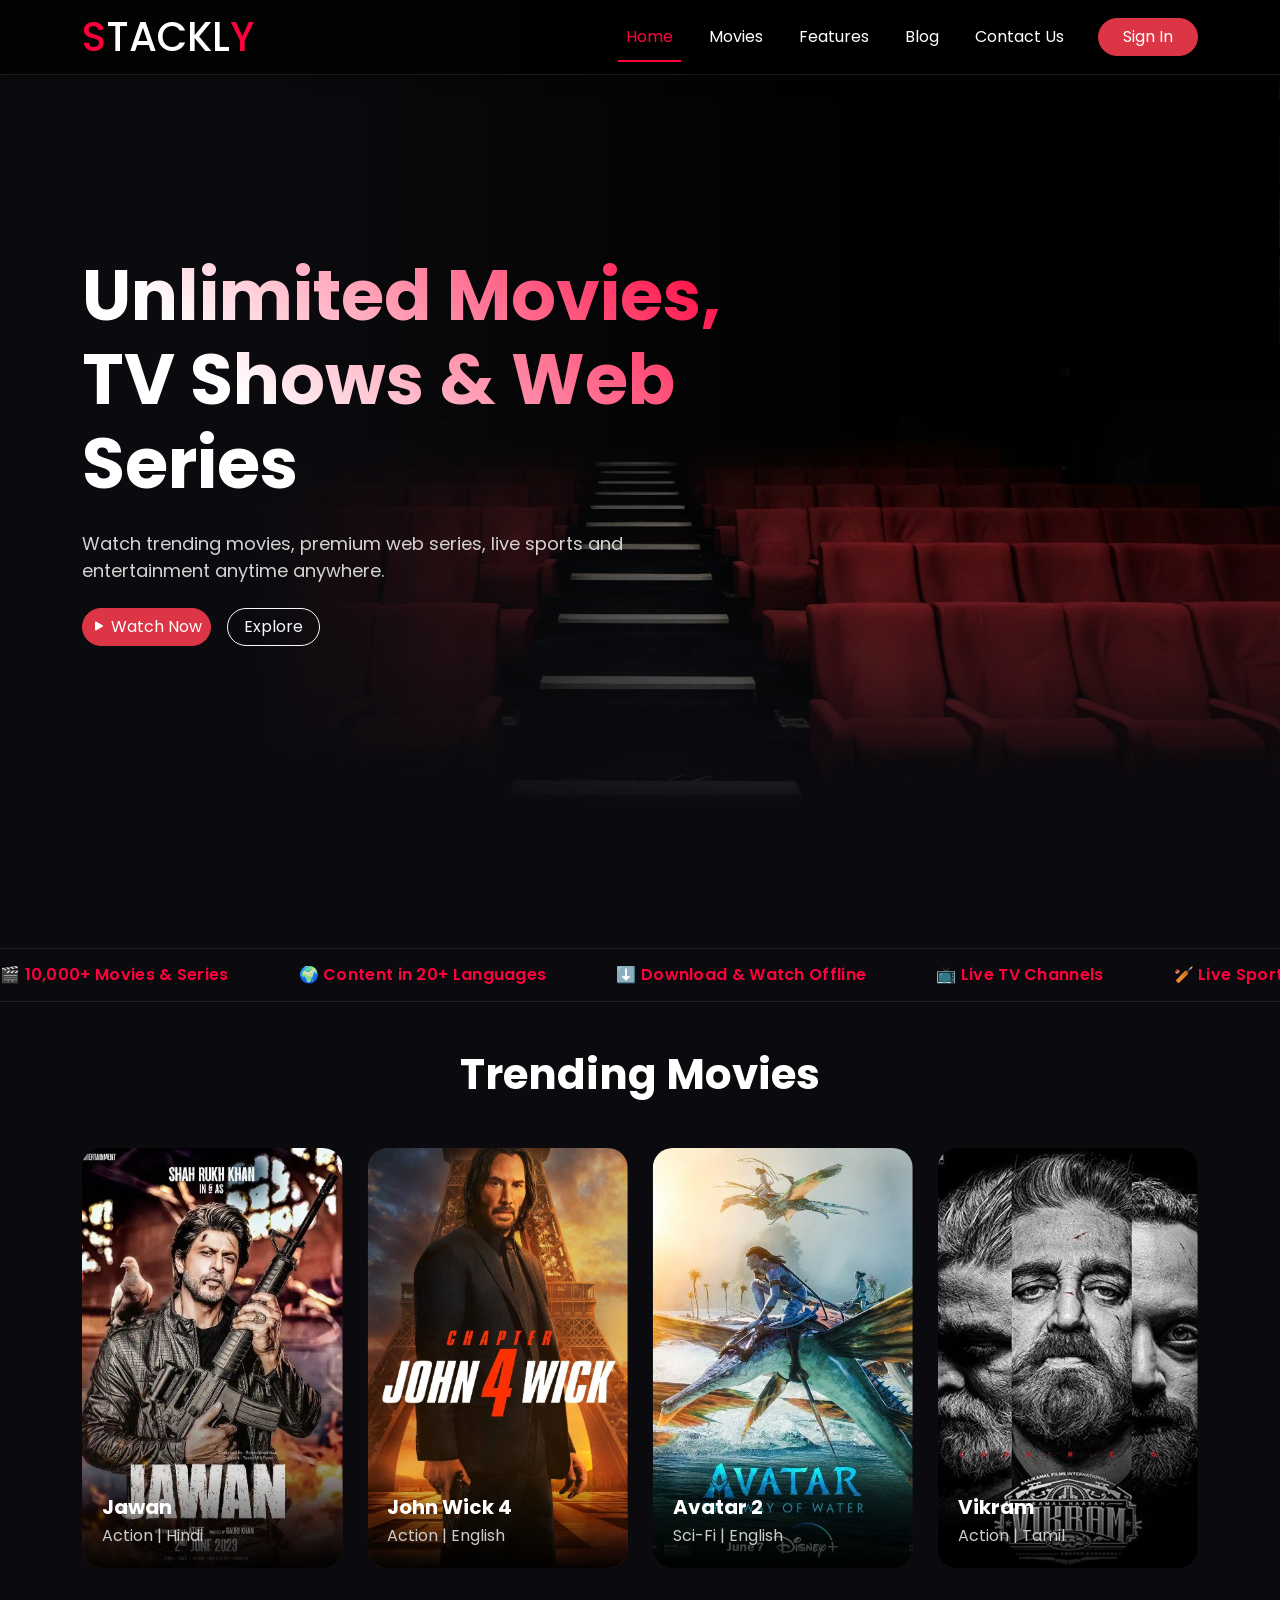
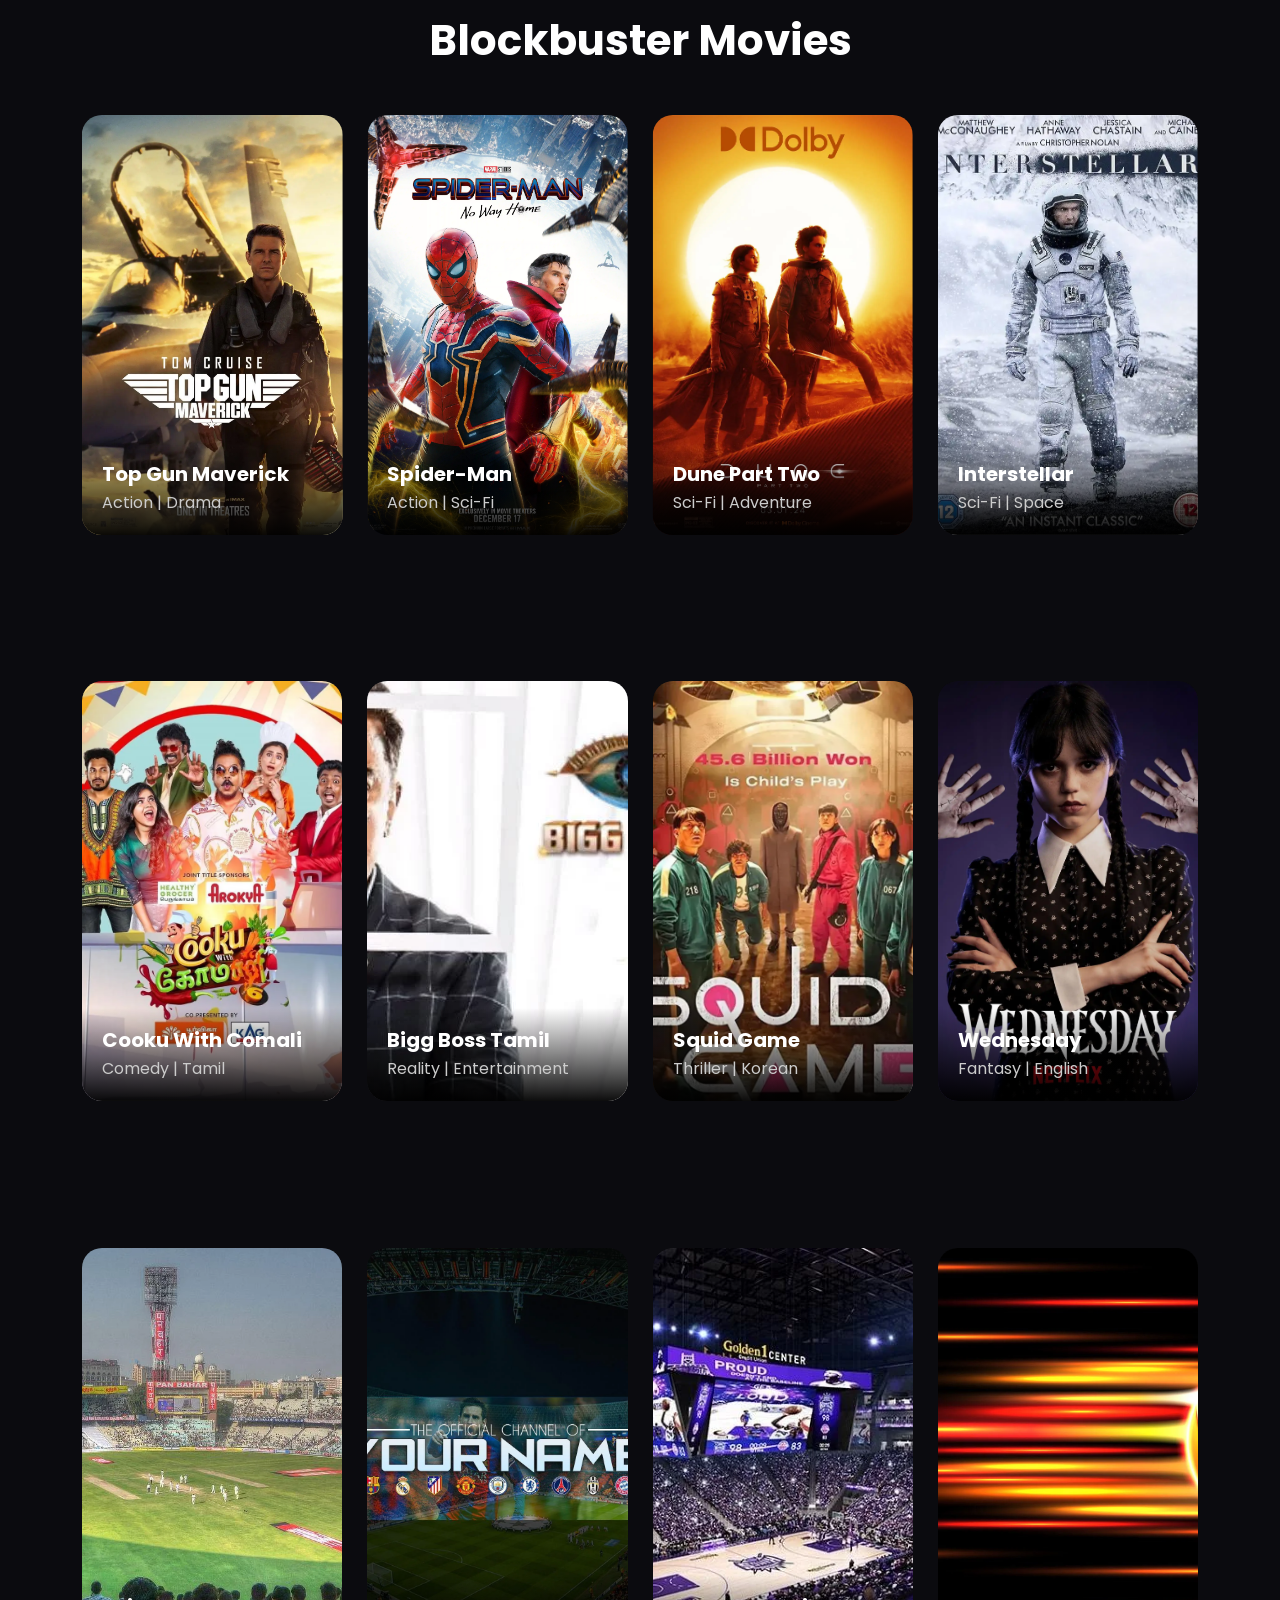
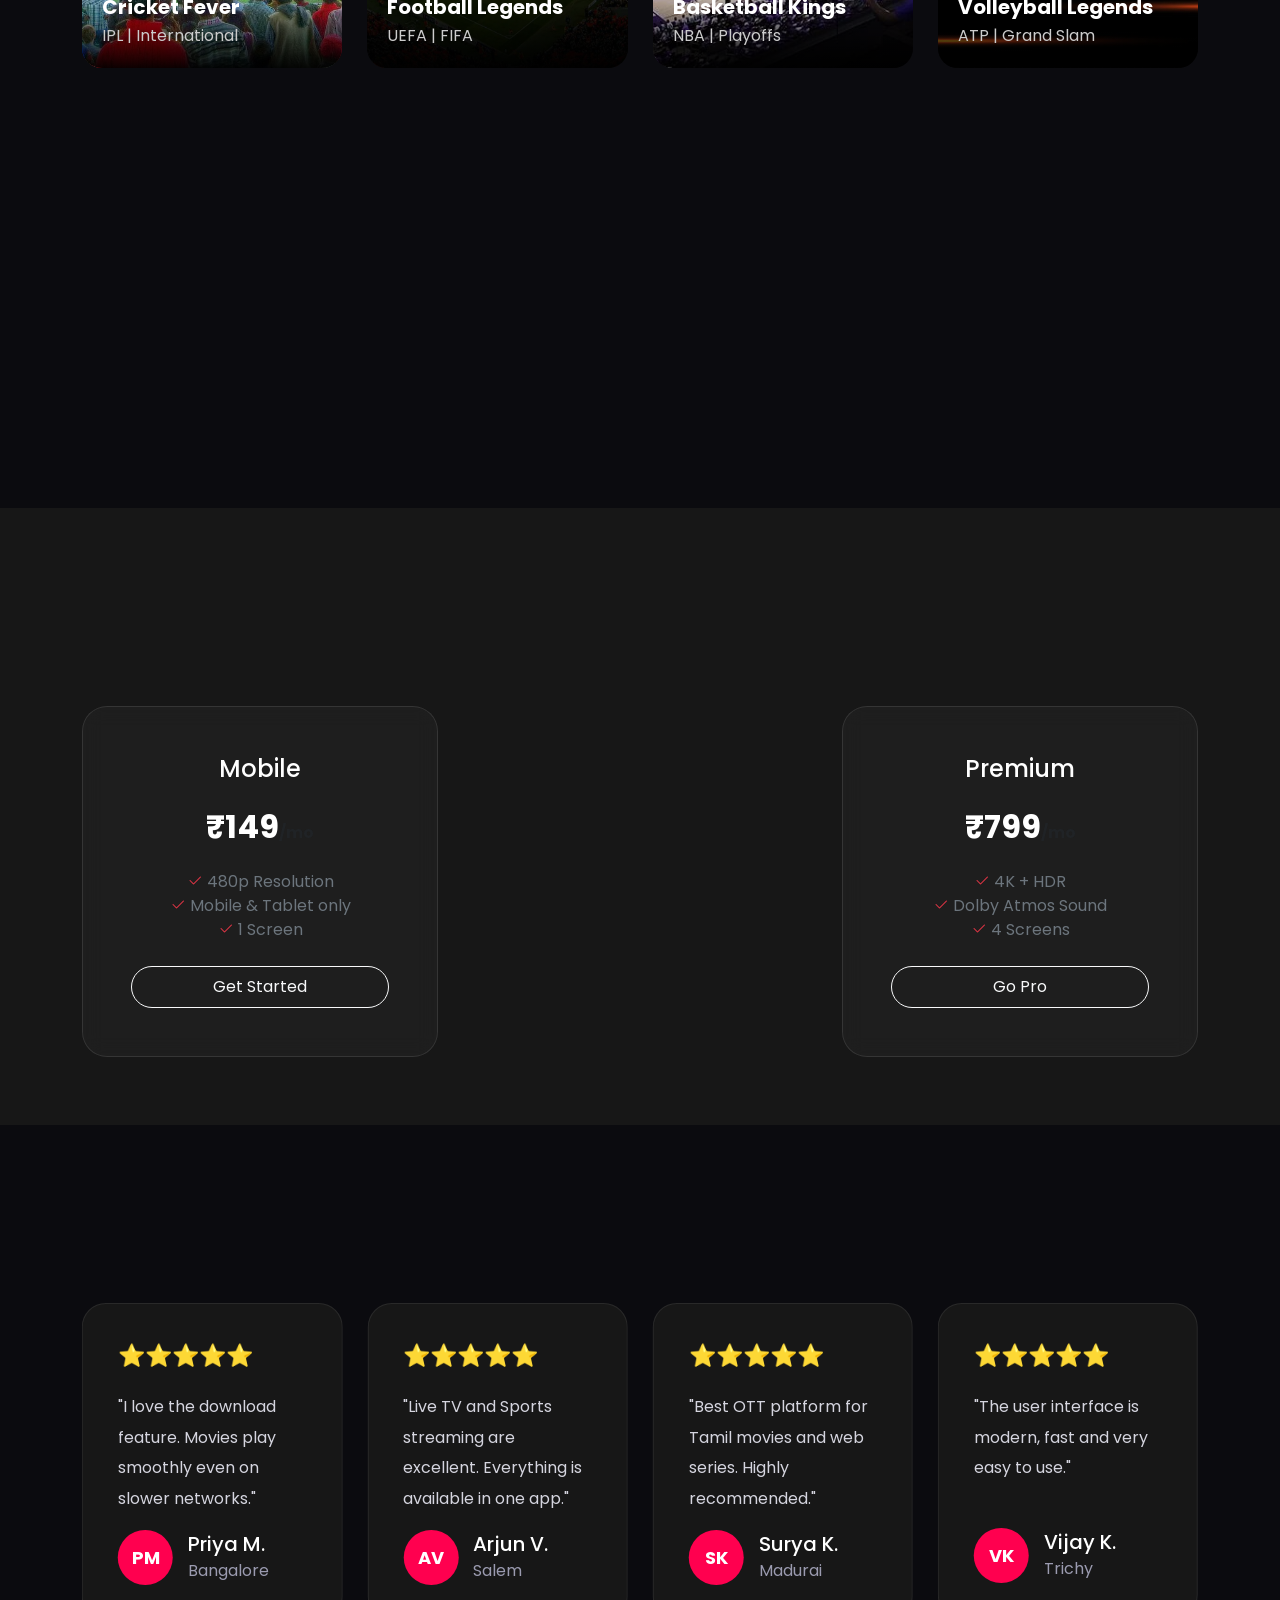
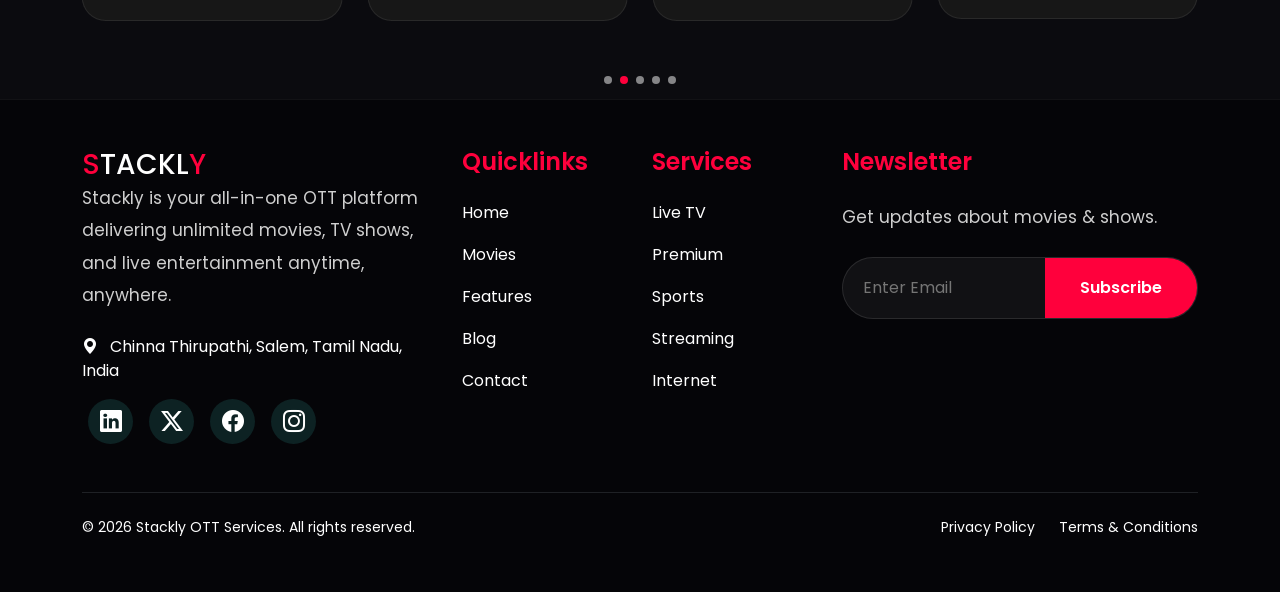
==== index.html @ c59d8c86 "first commit" ====
<!DOCTYPE html>
<html lang="en">

<head>
    <meta charset="UTF-8">
    <meta name="viewport" content="width=device-width, initial-scale=1.0">
    <title>Stackly OTT</title>

    <!-- Bootstrap CSS -->
    <link href="https://cdn.jsdelivr.net/npm/bootstrap@5.3.3/dist/css/bootstrap.min.css" rel="stylesheet">

    <!-- Bootstrap Icons -->
    <link rel="stylesheet" href="https://cdn.jsdelivr.net/npm/bootstrap-icons@1.11.3/font/bootstrap-icons.min.css">

    <!-- Google Font -->
    <link href="https://fonts.googleapis.com/css2?family=Poppins:wght@300;400;500;600;700&display=swap"
        rel="stylesheet">

    <!-- AOS Animation -->
    <link href="https://unpkg.com/aos@2.3.4/dist/aos.css" rel="stylesheet">

    <!-- Swiper CSS -->
    <link rel="stylesheet" href="https://cdn.jsdelivr.net/npm/swiper@11/swiper-bundle.min.css" />

    <link rel="stylesheet" href="assets/css/style.css">
    </link>
</head>

<body>

    <!-- Preloader -->
    <div id="preloader">
        <div class="loader-container">
            <div class="loader-ring"></div>
            <!-- <img src="assets/images/logoStackly.webp" alt="Loading..." class="loader-logo-pulse"> -->
            <h1 class="m-0 loader-logo-pulse navbar-brand">S<span class="text-white">TACKL</span>Y</h1> 

        </div>
    </div>

    <!-- Header Placeholder -->
    <div id="header-placeholder"></div>

    <!-- Hero Section -->
    <section class="hero">
        <!-- Background Slider -->
        <div class="swiper heroSwiper">
            <div class="swiper-wrapper">
                <div class="swiper-slide">
                    <img src="assets/images/moviesbanner.webp" class="hero-banner" alt="Hero Banner 1">
                </div>
                <div class="swiper-slide">
                    <img src="assets/images/banner.webp" class="hero-banner" alt="Hero Banner 2">
                </div>
                <div class="swiper-slide">
                    <img src="assets/images/blogbanner.webp" class="hero-banner" alt="Hero Banner 3">
                </div>
            </div>
        </div>
        <div class="hero-overlay"></div>

        <div class="container">
            <div class="row align-items-center">
                <div class="col-lg-7">
                    <h1 data-aos="fade-up" data-aos-delay="200">Unlimited Movies, TV Shows & Web Series</h1>
                    <p class="my-4" data-aos="fade-up" data-aos-delay="400">
                        Watch trending movies, premium web series, live sports and entertainment anytime anywhere.
                    </p>

                    <div class="d-flex gap-3" data-aos="fade-up" data-aos-delay="600">
                        <a href="404.html" class="btn btn-danger rounded-pill px-2 pulse-btn" id="playBtn"><i
                                class="bi bi-play-fill"></i> Watch Now</a>
                        <a href="404.html" class="btn btn-outline-light rounded-pill px-3">Explore</a>
                    </div>



                </div>
            </div>
        </div>
    </section>

    <!-- marquee -->
    <section class="feature-slider mt-5">

        <div class="feature-track">

            <div class="feature-item">🎬 10,000+ Movies & Series</div>
            <div class="feature-item">🌍 Content in 20+ Languages</div>
            <div class="feature-item">⬇️ Download & Watch Offline</div>
            <div class="feature-item">📺 Live TV Channels</div>
            <div class="feature-item">🏏 Live Sports Streaming</div>
            <div class="feature-item">🎵 Music & Concerts</div>
            <div class="feature-item">👨‍👩‍👧 Family-Friendly Content</div>
            <div class="feature-item">🎮 Gaming Shows</div>
            <div class="feature-item">🔥 Trending Every Day</div>
            <div class="feature-item">🎞️ Latest Blockbusters</div>
            <div class="feature-item">⭐ Premium Originals</div>
            <div class="feature-item">📅 New Releases Every Week</div>


            <div class="feature-item">🎬 10,000+ Movies & Series</div>
            <div class="feature-item">🌍 Content in 20+ Languages</div>
            <div class="feature-item">⬇️ Download & Watch Offline</div>
            <div class="feature-item">📺 Live TV Channels</div>
            <div class="feature-item">🏏 Live Sports Streaming</div>
            <div class="feature-item">🎵 Music & Concerts</div>
            <div class="feature-item">👨‍👩‍👧 Family-Friendly Content</div>
            <div class="feature-item">🎮 Gaming Shows</div>
            <div class="feature-item">🔥 Trending Every Day</div>
            <div class="feature-item">🎞️ Latest Blockbusters</div>
            <div class="feature-item">⭐ Premium Originals</div>
            <div class="feature-item">📅 New Releases Every Week</div>

        </div>

    </section>

    <!-- TRENDING MOVIES-->
    <section class="mt-5" id="movies">

        <div class="container">

            <h2 class="section-title text-center mb-5" data-aos="fade-up">

                Trending Movies

            </h2>

            <!-- Slider -->
            <div class="swiper movieSwiper">

                <div class="swiper-wrapper">

                    <!-- Movie 1 -->
                    <div class="swiper-slide">

                        <div class="movie-card">

                            <img src="assets/images/leo.webp" class="movie-img" alt="Leo">

                            <video class="movie-video" muted loop>

                                <source src="assets/videos/leo.mp4" type="video/mp4">

                            </video>

                            <div class="play-overlay">

                                <button class="play-btn">

                                    <i class="bi bi-play-fill"></i>

                                </button>

                            </div>

                            <div class="movie-content">

                                <h5>Leo</h5>

                                <p>Action | Tamil</p>

                            </div>

                        </div>

                    </div>

                    <!-- Movie 2 -->
                    <div class="swiper-slide">

                        <div class="movie-card">

                            <img src="assets/images/jawan.webp" class="movie-img" alt="Jawan">

                            <video class="movie-video" muted loop>

                                <source src="assets/videos/jawan.mp4" type="video/mp4">

                            </video>

                            <div class="play-overlay">

                                <button class="play-btn">

                                    <i class="bi bi-play-fill"></i>

                                </button>

                            </div>

                            <div class="movie-content">

                                <h5>Jawan</h5>

                                <p>Action | Hindi</p>

                            </div>

                        </div>

                    </div>

                    <!-- Movie 3 -->
                    <div class="swiper-slide">

                        <div class="movie-card">

                            <img src="assets/images/johnwick.webp" class="movie-img" alt="John Wick">

                            <video class="movie-video" muted loop>

                                <source src="assets/videos/johnwick.mp4" type="video/mp4">

                            </video>

                            <div class="play-overlay">

                                <button class="play-btn">

                                    <i class="bi bi-play-fill"></i>

                                </button>

                            </div>

                            <div class="movie-content">

                                <h5>John Wick 4</h5>

                                <p>Action | English</p>

                            </div>

                        </div>

                    </div>

                    <!-- Movie 4 -->
                    <div class="swiper-slide">

                        <div class="movie-card">

                            <img src="assets/images/avatar.webp" class="movie-img" alt="Avatar">

                            <video class="movie-video" muted loop>

                                <source src="assets/videos/avatar.mp4" type="video/mp4">

                            </video>

                            <div class="play-overlay">

                                <button class="play-btn">

                                    <i class="bi bi-play-fill"></i>

                                </button>

                            </div>

                            <div class="movie-content">

                                <h5>Avatar 2</h5>

                                <p>Sci-Fi | English</p>

                            </div>

                        </div>

                    </div>

                    <!-- Movie 5 -->
                    <div class="swiper-slide">

                        <div class="movie-card">

                            <img src="assets/images/vikram.webp" class="movie-img" alt="Vikram">

                            <video class="movie-video" muted loop>

                                <source src="assets/videos/vikram.mp4" type="video/mp4">

                            </video>

                            <div class="play-overlay">

                                <button class="play-btn">

                                    <i class="bi bi-play-fill"></i>

                                </button>

                            </div>

                            <div class="movie-content">

                                <h5>Vikram</h5>

                                <p>Action | Tamil</p>

                            </div>

                        </div>

                    </div>

                    <!-- Movie 6 -->
                    <div class="swiper-slide">

                        <div class="movie-card">

                            <img src="assets/images/pushpa.webp" class="movie-img" alt="Pushpa">

                            <video class="movie-video" muted loop>

                                <source src="assets/videos/pushpa.mp4" type="video/mp4">

                            </video>

                            <div class="play-overlay">

                                <button class="play-btn">

                                    <i class="bi bi-play-fill"></i>

                                </button>

                            </div>

                            <div class="movie-content">

                                <h5>Pushpa</h5>

                                <p>Action | Telugu</p>

                            </div>

                        </div>

                    </div>

                </div>

            </div>

        </div>

    </section>

    <!--BLOCKBUSTER MOVIES-->
    <section class="mt-5" id="blockbusterMovies">

        <div class="container">

            <h2 class="section-title text-center mb-5" data-aos="fade-up">

                Blockbuster Movies

            </h2>

            <!-- Slider -->
            <div class="swiper blockbusterSwiper">

                <div class="swiper-wrapper">

                    <!-- Movie 1 -->
                    <div class="swiper-slide">

                        <div class="movie-card">

                            <img src="assets/images/avatar.webp" class="movie-img" alt="Avatar">

                            <video class="movie-video" muted loop>

                                <source src="assets/videos/avatar.mp4" type="video/mp4">

                            </video>

                            <div class="play-overlay">

                                <button class="play-btn">

                                    <i class="bi bi-play-fill"></i>

                                </button>

                            </div>

                            <div class="movie-content">

                                <h5>Avatar 2</h5>

                                <p>Sci-Fi | Adventure</p>

                            </div>

                        </div>

                    </div>

                    <!-- Movie 2 -->
                    <div class="swiper-slide">

                        <div class="movie-card">

                            <img src="assets/images/topgun.webp" class="movie-img" alt="Top Gun">

                            <video class="movie-video" muted loop>

                                <source src="assets/videos/topgun.mp4" type="video/mp4">

                            </video>

                            <div class="play-overlay">

                                <button class="play-btn">

                                    <i class="bi bi-play-fill"></i>

                                </button>

                            </div>

                            <div class="movie-content">

                                <h5>Top Gun Maverick</h5>

                                <p>Action | Drama</p>

                            </div>

                        </div>

                    </div>

                    <!-- Movie 3 -->
                    <div class="swiper-slide">

                        <div class="movie-card">

                            <img src="assets/images/spiderman.webp" class="movie-img" alt="Spider-Man">

                            <video class="movie-video" muted loop>

                                <source src="assets/videos/spiderman.mp4" type="video/mp4">

                            </video>

                            <div class="play-overlay">

                                <button class="play-btn">

                                    <i class="bi bi-play-fill"></i>

                                </button>

                            </div>

                            <div class="movie-content">

                                <h5>Spider-Man</h5>

                                <p>Action | Sci-Fi</p>

                            </div>

                        </div>

                    </div>

                    <!-- Movie 4 -->
                    <div class="swiper-slide">

                        <div class="movie-card">

                            <img src="assets/images/dune.webp" class="movie-img" alt="Dune">

                            <video class="movie-video" muted loop>

                                <source src="assets/videos/dune.mp4" type="video/mp4">

                            </video>

                            <div class="play-overlay">

                                <button class="play-btn">

                                    <i class="bi bi-play-fill"></i>

                                </button>

                            </div>

                            <div class="movie-content">

                                <h5>Dune Part Two</h5>

                                <p>Sci-Fi | Adventure</p>

                            </div>

                        </div>

                    </div>

                    <!-- Movie 5 -->
                    <div class="swiper-slide">

                        <div class="movie-card">

                            <img src="assets/images/interstellar.webp" class="movie-img" alt="Interstellar">

                            <video class="movie-video" muted loop>

                                <source src="assets/videos/interstellar.mp4" type="video/mp4">

                            </video>

                            <div class="play-overlay">

                                <button class="play-btn">

                                    <i class="bi bi-play-fill"></i>

                                </button>

                            </div>

                            <div class="movie-content">

                                <h5>Interstellar</h5>

                                <p>Sci-Fi | Space</p>

                            </div>

                        </div>

                    </div>

                    <!-- Movie 6 -->
                    <div class="swiper-slide">

                        <div class="movie-card">

                            <img src="assets/images/batman.webp" class="movie-img" alt="Batman">

                            <video class="movie-video" muted loop>

                                <source src="assets/videos/batman.mp4" type="video/mp4">

                            </video>

                            <div class="play-overlay">

                                <button class="play-btn">

                                    <i class="bi bi-play-fill"></i>

                                </button>

                            </div>

                            <div class="movie-content">

                                <h5>The Batman</h5>

                                <p>Action | Crime</p>

                            </div>

                        </div>

                    </div>

                </div>

            </div>

        </div>

    </section>

    <!-- TV SHOWS-->
    <section class="mt-5" id="tvshows">

        <div class="container">

            <h2 class="section-title text-center mb-5" data-aos="fade-up">

                Trending TV Shows

            </h2>

            <!-- Slider -->
            <div class="swiper tvSwiper">

                <div class="swiper-wrapper">

                    <!-- Show 1 -->
                    <div class="swiper-slide">

                        <div class="movie-card">

                            <img src="assets/images/cwc.webp" class="movie-img" alt="Cooku With Comali">

                            <video class="movie-video" muted loop>

                                <source src="assets/videos/cwc.mp4" type="video/mp4">

                            </video>

                            <div class="play-overlay">

                                <button class="play-btn">

                                    <i class="bi bi-play-fill"></i>

                                </button>

                            </div>

                            <div class="movie-content">

                                <h5>Cooku With Comali</h5>

                                <p>Comedy | Tamil</p>

                            </div>

                        </div>

                    </div>

                    <!-- Show 2 -->
                    <div class="swiper-slide">

                        <div class="movie-card">

                            <img src="assets/images/biggboss.webp" class="movie-img" alt="Bigg Boss">

                            <video class="movie-video" muted loop>

                                <source src="assets/videos/biggboss.mp4" type="video/mp4">

                            </video>

                            <div class="play-overlay">

                                <button class="play-btn">

                                    <i class="bi bi-play-fill"></i>

                                </button>

                            </div>

                            <div class="movie-content">

                                <h5>Bigg Boss Tamil</h5>

                                <p>Reality | Entertainment</p>

                            </div>

                        </div>

                    </div>

                    <!-- Show 3 -->
                    <div class="swiper-slide">

                        <div class="movie-card">

                            <img src="assets/images/squidgame.webp" class="movie-img" alt="Squid Game">

                            <video class="movie-video" muted loop>

                                <source src="assets/videos/squidgame.mp4" type="video/mp4">

                            </video>

                            <div class="play-overlay">

                                <button class="play-btn">

                                    <i class="bi bi-play-fill"></i>

                                </button>

                            </div>

                            <div class="movie-content">

                                <h5>Squid Game</h5>

                                <p>Thriller | Korean</p>

                            </div>

                        </div>

                    </div>

                    <!-- Show 4 -->
                    <div class="swiper-slide">

                        <div class="movie-card">

                            <img src="assets/images/wednesday.webp" class="movie-img" alt="Wednesday">

                            <video class="movie-video" muted loop>

                                <source src="assets/videos/wednesday.mp4" type="video/mp4">

                            </video>

                            <div class="play-overlay">

                                <button class="play-btn">

                                    <i class="bi bi-play-fill"></i>

                                </button>

                            </div>

                            <div class="movie-content">

                                <h5>Wednesday</h5>

                                <p>Fantasy | English</p>

                            </div>

                        </div>

                    </div>

                </div>

            </div>

        </div>

    </section>

    <!--LIVE SPORTS-->
    <section class="mt-5" id="sports">

        <div class="container">

            <h2 class="section-title text-center mb-5" data-aos="fade-up">

                Live Sports

            </h2>

            <!-- Slider -->
            <div class="swiper sportsSwiper">

                <div class="swiper-wrapper">

                    <!-- Cricket -->
                    <div class="swiper-slide">

                        <div class="movie-card">

                            <img src="assets/images/cricket.webp" class="movie-img" alt="Cricket">

                            <video class="movie-video" muted loop>

                                <source src="assets/videos/cricket.mp4" type="video/mp4">

                            </video>

                            <div class="play-overlay">

                                <button class="play-btn">

                                    <i class="bi bi-play-fill"></i>

                                </button>

                            </div>

                            <div class="movie-content">

                                <h5>Cricket Fever</h5>

                                <p>IPL | International</p>

                            </div>

                        </div>

                    </div>

                    <!-- Football -->
                    <div class="swiper-slide">

                        <div class="movie-card">

                            <img src="assets/images/football.webp" class="movie-img" alt="Football">

                            <video class="movie-video" muted loop>

                                <source src="assets/videos/football.mp4" type="video/mp4">

                            </video>

                            <div class="play-overlay">

                                <button class="play-btn">

                                    <i class="bi bi-play-fill"></i>

                                </button>

                            </div>

                            <div class="movie-content">

                                <h5>Football Legends</h5>

                                <p>UEFA | FIFA</p>

                            </div>

                        </div>

                    </div>

                    <!-- Basketball -->
                    <div class="swiper-slide">

                        <div class="movie-card">

                            <img src="assets/images/basketball.webp" class="movie-img" alt="Basketball">

                            <video class="movie-video" muted loop>

                                <source src="assets/videos/basketball.mp4" type="video/mp4">

                            </video>

                            <div class="play-overlay">

                                <button class="play-btn">

                                    <i class="bi bi-play-fill"></i>

                                </button>

                            </div>

                            <div class="movie-content">

                                <h5>Basketball Kings</h5>

                                <p>NBA | Playoffs</p>

                            </div>

                        </div>

                    </div>

                    <!-- volleyball -->
                    <div class="swiper-slide">

                        <div class="movie-card">

                            <img src="assets/images/volleyball.webp" class="movie-img" alt="Volleyball">

                            <video class="movie-video" muted loop>

                                <source src="assets/videos/volleyball.mp4" type="video/mp4">

                            </video>

                            <div class="play-overlay">

                                <button class="play-btn">

                                    <i class="bi bi-play-fill"></i>

                                </button>

                            </div>

                            <div class="movie-content">

                                <h5>Volleyball Legends</h5>

                                <p>ATP | Grand Slam</p>

                            </div>

                        </div>

                    </div>

                </div>

            </div>

        </div>

    </section>

    <!-- Features -->
    <section class="py-5" id="features">
        <div class="container">
            <h2 class="section-title text-center" data-aos="fade-up">Why Choose Us?</h2>

            <div class="row g-4 mt-3">

                <div class="col-lg-4" data-aos="fade-up">
                    <div class="feature-box text-center">
                        <i class="bi bi-tv"></i>
                        <h4>4K Ultra HD</h4>
                        <p>Enjoy crystal clear streaming experience with ultra high quality visuals.</p>
                    </div>
                </div>

                <div class="col-lg-4" data-aos="fade-up" data-aos-delay="100">
                    <div class="feature-box text-center">
                        <i class="bi bi-cloud-arrow-down"></i>
                        <h4>Offline Download</h4>
                        <p>Download your favorite shows and watch them anytime without internet.</p>
                    </div>
                </div>

                <div class="col-lg-4" data-aos="fade-up" data-aos-delay="200">
                    <div class="feature-box text-center">
                        <i class="bi bi-phone"></i>
                        <h4>Multi Device</h4>
                        <p>Stream on mobile, TV, tablet and laptop with one premium account.</p>
                    </div>
                </div>

            </div>
        </div>
    </section>

    <!-- price card -->
    <section class="py-5" style="background-color: #171717;">
        <div class="container text-center">
            <h2 class="section-title" data-aos="fade-up">Choose Your Plan</h2>
            <p class="text-secondary mb-5" data-aos="fade-up">Cancel anytime. No hidden fees.</p>
            <div class="row g-4 align-items-center">
                <div class="col-lg-4">
                    <div class="pricing-card p-5">
                        <h4>Mobile</h4>
                        <h2 class="fw-bold my-4">₹149<small class="fs-6 text-muted">/mo</small></h2>
                        <ul class="list-unstyled text-secondary mb-4">
                            <li><i class="bi bi-check2 text-danger"></i> 480p Resolution</li>
                            <li><i class="bi bi-check2 text-danger"></i> Mobile & Tablet only</li>
                            <li><i class="bi bi-check2 text-danger"></i> 1 Screen</li>
                        </ul>
                        <button class="btn btn-outline-light rounded-pill w-100 py-2"
                            onclick="location.href='404.html'">Get Started</button>
                    </div>
                </div>
                <div class="col-lg-4" data-aos="zoom-in">
                    <div class="pricing-card featured p-5">
                        <span class="badge bg-danger mb-3">MOST POPULAR</span>
                        <h4>Standard</h4>
                        <h2 class="fw-bold my-4">₹499<small class="fs-6 text-muted">/mo</small></h2>
                        <ul class="list-unstyled text-secondary mb-4">
                            <li><i class="bi bi-check2 text-danger"></i> 1080p Full HD</li>
                            <li><i class="bi bi-check2 text-danger"></i> TV, Laptop, Mobile</li>
                            <li><i class="bi bi-check2 text-danger"></i> 2 Screens</li>
                        </ul>
                        <button class="btn btn-danger rounded-pill w-100 py-2" onclick="location.href='404.html'">Get
                            Premium</button>
                    </div>
                </div>
                <div class="col-lg-4">
                    <div class="pricing-card p-5">
                        <h4>Premium</h4>
                        <h2 class="fw-bold my-4">₹799<small class="fs-6 text-muted">/mo</small></h2>
                        <ul class="list-unstyled text-secondary mb-4">
                            <li><i class="bi bi-check2 text-danger"></i> 4K + HDR</li>
                            <li><i class="bi bi-check2 text-danger"></i> Dolby Atmos Sound</li>
                            <li><i class="bi bi-check2 text-danger"></i> 4 Screens</li>
                        </ul>
                        <button class="btn btn-outline-light rounded-pill w-100 py-2"
                            onclick="location.href='404.html'">Go Pro</button>
                    </div>
                </div>
            </div>
        </div>
    </section>

    <!--TESTIMONIALS-->

    <section class="mt-5" id="testimonials">
        <div class="container">
            <div class="text-center mb-5" data-aos="fade-up">

                <h2 class="section-title">
                    <i class="bi bi-heart-fill me-2 text-danger"></i>
                    WHAT OUR SUBSCRIBERS SAY
                </h2>

                <p class="text-secondary">
                    Trusted by millions of viewers across India
                </p>

            </div>

            <!-- Swiper for Testimonials -->
            <div class="swiper testimonialSwiper pb-5">
                <div class="swiper-wrapper">

                    <!-- User 1 -->
                    <div class="swiper-slide">
                        <div class="testimonial-card">
                            <div class="stars">⭐⭐⭐⭐⭐</div>
                            <p>"Stackly OTT has completely replaced my cable subscription. The 4K quality is amazing."
                            </p>
                            <div class="user-info">
                                <div class="avatar">RK</div>
                                <div>
                                    <h5>Ramesh K.</h5><span>Chennai</span>
                                </div>
                            </div>
                        </div>
                    </div>

                    <!-- User 2 -->
                    <div class="swiper-slide">
                        <div class="testimonial-card">
                            <div class="stars">⭐⭐⭐⭐⭐</div>
                            <p>"I love the download feature. Movies play smoothly even on slower networks."</p>
                            <div class="user-info">
                                <div class="avatar">PM</div>
                                <div>
                                    <h5>Priya M.</h5><span>Bangalore</span>
                                </div>
                            </div>
                        </div>
                    </div>

                    <!-- User 3 -->
                    <div class="swiper-slide">
                        <div class="testimonial-card">
                            <div class="stars">⭐⭐⭐⭐⭐</div>
                            <p>"Live TV and Sports streaming are excellent. Everything is available in one app."</p>
                            <div class="user-info">
                                <div class="avatar">AV</div>
                                <div>
                                    <h5>Arjun V.</h5><span>Salem</span>
                                </div>
                            </div>
                        </div>
                    </div>

                    <!-- User 4 -->
                    <div class="swiper-slide">
                        <div class="testimonial-card">
                            <div class="stars">⭐⭐⭐⭐⭐</div>
                            <p>"Best OTT platform for Tamil movies and web series. Highly recommended."</p>
                            <div class="user-info">
                                <div class="avatar">SK</div>
                                <div>
                                    <h5>Surya K.</h5><span>Madurai</span>
                                </div>
                            </div>
                        </div>
                    </div>

                    <!-- User 5 -->
                    <div class="swiper-slide">
                        <div class="testimonial-card">
                            <div class="stars">⭐⭐⭐⭐⭐</div>
                            <p>"The user interface is modern, fast and very easy to use."</p>
                            <div class="user-info">
                                <div class="avatar">VK</div>
                                <div>
                                    <h5>Vijay K.</h5><span>Trichy</span>
                                </div>
                            </div>
                        </div>
                    </div>

                </div>
                <!-- Pagination -->
                <div class="swiper-pagination"></div>
            </div>

        </div>

    </section>




    <!-- Footer Placeholder -->
    <div id="footer-placeholder"></div>

    <!-- Bootstrap JS -->
    <script src="https://cdn.jsdelivr.net/npm/bootstrap@5.3.3/dist/js/bootstrap.bundle.min.js"></script>

    <!-- AOS Animation -->
    <script src="https://unpkg.com/aos@2.3.4/dist/aos.js"></script>


    <!-- Swiper JS -->
    <script src="https://cdn.jsdelivr.net/npm/swiper@11/swiper-bundle.min.js"></script>
    <script src="assets/js/main.js"></script>

</body>

</html>
---- assets/css/style.css ----
* {
    margin: 0;
    padding: 0;
    box-sizing: border-box;
    font-family: 'Poppins', sans-serif;
}

body {
    background: #0b0b0f;
    color: white;
    overflow-x: hidden;
}

.navbar {
    background: rgba(0, 0, 0, 0.8);
    backdrop-filter: blur(10px);
    -webkit-backdrop-filter: blur(10px);
    /* For Safari support */
    border-bottom: 1px solid rgba(255, 255, 255, 0.1);
    /* Subtle border */
    box-shadow: 0 5px 15px rgba(0, 0, 0, 0.3);
    /* More pronounced shadow */
}

.navbar-brand {
    /* font-size: 30px;
    font-weight: 700; */
    color: #ff003c !important;
    transition: 0.3s ease;
}

.navbar-brand:hover {
    transform: translateY(-2px);
}

.nav-link {
    color: white !important;
    margin: 0 10px;
    transition: 0.3s;
    position: relative;
}

.nav-link::after {
    content: '';
    position: absolute;
    width: 0;
    height: 2px;
    bottom: -5px;
    left: 0;
    background-color: #ff003c;
    transition: width 0.3s ease;
}

.nav-link:hover,
.nav-link.active {
    color: #ff003c !important;
}

.nav-link:hover::after,
.nav-link.active::after {
    width: 100%;
}

.hero {
    height: 100vh;
    display: flex;
    align-items: center;
    position: relative;
    /* Needed for pseudo-element positioning */
    overflow: hidden;
    background: #000;
}

.heroSwiper {
    position: absolute;
    top: 0;
    left: 0;
    width: 100%;
    height: 100%;
    z-index: 0;
}

.hero-banner {
    width: 100%;
    height: 100%;
    object-fit: cover;
    animation: heroCinematic 30s infinite alternate ease-in-out;
}

.hero-overlay {
    position: absolute;
    top: 0;
    left: 0;
    width: 100%;
    height: 100%;
    background: linear-gradient(to right, #0b0b0f 20%, transparent 70%),
                linear-gradient(to top, #0b0b0f 10%, transparent 40%);
    z-index: 1;
}

.hero .container {
    position: relative;
    z-index: 2;
}

.hero h1 {
    font-size: 70px;
    font-weight: 700;
    background: linear-gradient(45deg, #fff 30%, #ff003c 100%);
    -webkit-background-clip: text;
    -webkit-text-fill-color: transparent;
}

.btn-play-hero {
    font-size: 22px !important;
    padding: 15px 45px !important;
    display: flex;
    align-items: center;
    gap: 10px;
}

.btn-play-hero i {
    font-size: 32px;
}

.hero p {
    font-size: 18px;
    color: #d4d4d4;
    max-width: 600px;
}

.btn-stream {
    background: #ff003c;
    color: white;
    padding: 12px 30px;
    border: none;
    border-radius: 50px;
    font-weight: 600;
    transition: 0.4s;
}

.btn-stream:hover {
    background: white;
    color: #ff003c;
    transform: translateY(-5px);
}

/* Pulse Animation for Hero Button */
.pulse-btn {
    animation: pulse-red 2s infinite;
}

@keyframes pulse-red {
    0% {
        transform: scale(1);
        box-shadow: 0 0 0 0 rgba(255, 0, 60, 0.7);
    }

    70% {
        transform: scale(1.05);
        box-shadow: 0 0 0 10px rgba(255, 0, 60, 0);
    }

    100% {
        transform: scale(1);
        box-shadow: 0 0 0 0 rgba(255, 0, 60, 0);
    }
}

/* .section-title{
            font-size:35px;
            font-weight:700;
            margin-bottom:30px;
        } */

/* test */
/* Section */
.section-title {
    color: #fff;
    font-size: 42px;
    font-weight: 700;
}

.movie-hero {
    height: 80vh;
    position: relative;
    overflow: hidden;
    display: flex;
    align-items: center;
    padding-top: 80px;
    z-index: 1;
}

.movie-hero::before {
    content: "";
    position: absolute;
    top: 0;
    left: 0;
    width: 100%;
    height: 100%;
    background: linear-gradient(to right, rgba(0, 0, 0, 0.9) 20%, rgba(0, 0, 0, 0.2)),
        url('/assets/images/moviesbanner.webp');
    background-size: cover;
    background-position: center;
    z-index: -1;
    animation: zoomBg 20s infinite alternate ease-in-out;
}

.movie-hero h1 {
    background: linear-gradient(45deg, #fff 30%, #ff003c 100%);
    -webkit-background-clip: text;
    -webkit-text-fill-color: transparent;
}

/* Card */
.movie-card {
    position: relative;
    overflow: hidden;
    border-radius: 20px;
    height: 420px;
    background: #111;
    cursor: pointer;
    transition: 0.4s;
}

/* Image */
.movie-img {
    width: 100%;
    height: 100%;
    object-fit: cover;
    transition: 0.5s;
}

/* Video */
.movie-video {
    position: absolute;
    inset: 0;
    width: 100%;
    height: 100%;
    object-fit: cover;
    opacity: 0;
    transition: 0.5s;
}

/* Hover Zoom */
.movie-card:hover .movie-img {
    transform: scale(1.08);
}

/* Overlay */
.play-overlay {
    position: absolute;
    inset: 0;
    background: linear-gradient(to top,
            rgba(0, 0, 0, 0.9),
            rgba(0, 0, 0, 0.3));

    display: flex;
    align-items: center;
    justify-content: center;

    opacity: 0;
    transition: 0.4s;
}

/* Hover Show */
.movie-card:hover .play-overlay {
    opacity: 1;
}

/* Play Button */
.play-btn {
    width: 100px;
    height: 100px;
    border-radius: 50%;
    border: none;
    background: rgba(255, 0, 60, 0.9);
    color: #fff;
    font-size: 55px;

    display: flex;
    align-items: center;
    justify-content: center;

    transition: 0.3s;
}

.play-btn:hover {
    transform: scale(1.1);
    background: #ff003c;
}

/* Content */
.movie-content {
    position: absolute;
    bottom: 0;
    left: 0;
    width: 100%;
    padding: 20px;
    z-index: 5;

    background: linear-gradient(to top,
            rgba(0, 0, 0, 0.95),
            transparent);
}

.movie-content h5 {
    color: #fff;
    font-weight: 700;
    margin-bottom: 5px;
}

.movie-content p {
    color: #ccc;
    margin-bottom: 0;
}

/* Mobile */
@media(max-width:991px) {

    .movie-card {
        height: 360px;
    }

    .section-title {
        font-size: 32px;
    }

}

/* .movie-card{
            background:#16161d;
            border-radius:20px;
            overflow:hidden;
            transition:0.4s;
            position:relative;
        }
        
        .movie-card img{
            width:100%;
            height:350px;
            object-fit:cover;
        }

        .movie-card:hover{
            transform:translateY(-10px) scale(1.03);
            box-shadow:0 10px 30px rgba(255,0,60,0.4);
        }

        .movie-card:hover .play-icon {
            transform: scale(1); 
        }

        .movie-content{
            padding:20px;
        }

        .movie-content h5{
            font-weight:600;
        }
        
        .movie-content p{
            color:#bdbdbd;
            font-size:14px;
        } */

.premium {
    background: linear-gradient(135deg, #ff003c, #7209b7);
    padding: 80px 0;
    border-radius: 30px;
}

.premium h2 {
    font-size: 50px;
    font-weight: 700;
}


.premium p {
    color: #ededed;
}

.feature-box {
    background: #171717;
    border-radius: 20px;
    padding: 30px;
    transition: all 0.4s cubic-bezier(0.175, 0.885, 0.32, 1.275);
    border: 1px solid rgba(255, 255, 255, 0.05);
    height: 100%;
}

.feature-box:hover {
    transform: translateY(-15px) scale(1.02);
    /* background: linear-gradient(145deg, #ff003c 0%, #990024 100%); */
    box-shadow: 0 20px 40px rgba(255, 0, 60, 0.4);
    border-color: #ff003c;
}


.feature-box i {
    font-size: 45px;
    margin-bottom: 20px;
}

footer {
    background: #050505;
    padding: 30px 0;
}

.social-icons i {
    font-size: 22px;
    margin: 0 10px;
    transition: 0.3s;
    cursor: pointer;
}

/* Keyframes for background animation */
@keyframes zoomBg {
    0% {
        transform: scale(1);
    }

    100% {
        transform: scale(1.1);
    }
}

@keyframes heroCinematic {
    0% {
        transform: scale(1) translate(0, 0);
        filter: brightness(1) saturate(1);
    }
    100% {
        transform: scale(1.15) translate(-2%, -1%);
        filter: brightness(0.8) saturate(1.2);
    }
}

@media(max-width:768px) {
    .hero {
        text-align: center;
        padding: 20px;
    }

    .hero h1 {
        font-size: 45px;
    }

    .premium h2 {
        font-size: 35px;
    }
}

/* Footer */

.footer-section {
    background: #050508;
    padding-bottom: 30px;
    border-top: 1px solid rgba(255, 255, 255, 0.05);
}

.footer-logo {
    color: #ff003c;
    font-weight: 700;
}

.footer-text {
    color: #cfcfcf;
    line-height: 1.9;
    font-size: 17px;
}

.footer-title {
    color: #ff003c;
    font-weight: 600;
}

.footer-links li {
    margin-bottom: 18px;
}

.footer-links li a {
    text-decoration: none;
    color: white;
    /* font-size: 18px; */
    transition: 0.3s;
}

.footer-links li a:hover {
    color: #ff003c;
    padding-left: 8px;
}

/* .footer-contact p {
    color: white;
    font-size: 18px;
    margin-bottom: 18px;
} */

.footer-contact i {
    color: white;
}

.newsletter-box {
    display: flex;
    overflow: hidden;
    border-radius: 50px;
    background: rgba(255, 255, 255, 0.05);
    border: 1px solid rgba(255, 255, 255, 0.1);
}

.newsletter-box input {
    width: 100%;
    border: none;
    outline: none;
    padding: 18px 20px;
    background: transparent;
    color: white;
}

.newsletter-box button {
    border: none;
    background: #ff003c;
    color: white;
    padding: 0 35px;
    font-weight: 600;
    transition: 0.3s;
}

.newsletter-box button:hover {
    background: white;
    color: #ff003c;
}

.footer-bottom {
    border-top: 1px solid rgba(255, 255, 255, 0.1);
}

.social-icons a {
    width: 45px;
    height: 45px;
    display: inline-flex;
    align-items: center;
    justify-content: center;
    background: #0d2223;
    color: white;
    border-radius: 50%;
    margin: 0 6px;
    text-decoration: none;
    transition: 0.3s;
}

.social-icons a:hover {
    background: #ff003c;
    transform: translateY(-5px);
}

.footer-policy {
    color: white;
    text-decoration: none;
    transition: 0.3s;
}

.footer-policy:hover {
    color: #ff003c;
}

/* login */
.auth-warper {
    color: white;
    overflow-x: hidden;
    display: flex;
    justify-content: center;
    align-items: center;
    min-height: 100vh;
    position: relative;
}

.bg-animation {
    position: fixed;
    top: 0;
    left: 0;
    width: 100%;
    height: 100%;
    background: linear-gradient(rgba(0, 0, 0, 0.6), rgba(0, 0, 0, 0.9)),
        url('/assets/images/loginbg.webp');
    background-size: cover;
    background-position: center;
    z-index: -1;
    animation: zoomBg 20s infinite alternate ease-in-out;
}

@keyframes zoomBg {
    0% {
        transform: scale(1);
    }

    100% {
        transform: scale(1.1);
    }
}

/* Back to Home Button */
.back-home {
    position: absolute;
    top: 30px;
    left: 30px;
    color: white;
    text-decoration: none;
    font-size: 16px;
    /* Reverted to 16px for better desktop readability */
    font-weight: 500;
    display: flex;
    align-items: center;
    gap: 8px;
    transition: 0.3s;
    z-index: 100;
    background: rgba(255, 255, 255, 0.1);
    padding: 10px 20px;
    border-radius: 50px;
    backdrop-filter: blur(5px);
    -webkit-backdrop-filter: blur(5px);
    border: 1px solid rgba(255, 255, 255, 0.2);
    box-shadow: 0 4px 15px rgba(0, 0, 0, 0.3);
}

.back-home:hover {
    background: white;
    color: #ff003c;
    transform: translateY(-3px);
}

@media (max-width: 768px) {
    .auth-warper {
        align-items: flex-start;
        /* Align content to the top on small screens */
        padding-top: 80px;
        /* Create sufficient space for the back-home button */
    }

    .back-home {
        top: 20px;
        left: 20px;
        padding: 8px 16px;
        font-size: 13px;
    }
}

.signin-container {
    background: rgba(255, 255, 255, 0.05);
    backdrop-filter: blur(20px);
    -webkit-backdrop-filter: blur(20px);
    /* padding:40px; */
    border-radius: 20px;
    border: 1px solid rgba(255, 255, 255, 0.1);
    box-shadow: 0 25px 45px rgba(0, 0, 0, 0.5);
    max-width: 450px;
    width: 100%;
}

.signin-container h2 {
    color: #ff003c;
    text-align: center;
}

.form-control {
    background: rgba(255, 255, 255, 0.1);
    border: 1px solid rgba(255, 255, 255, 0.2);
    color: white;
    padding: 12px 20px;
    border-radius: 10px;
}

.form-control:focus {
    background: rgba(255, 255, 255, 0.15);
    border-color: #ff003c;
    box-shadow: 0 0 0 0.25rem rgba(255, 0, 60, 0.25);
    color: white;
}

.form-control::placeholder {
    color: rgba(255, 255, 255, 0.6);
}

.btn-signin {
    background: #ff003c;
    color: white;
    padding: 12px 30px;
    border: none;
    border-radius: 10px;
    font-weight: 600;
    transition: 0.4s;
    width: 100%;
}

.btn-signin:hover {
    background: white;
    color: #ff003c;
    transform: translateY(-3px);
}



/* Mobile Responsive */

@media(max-width:768px) {

    .newsletter-box {
        flex-direction: column;
        border-radius: 20px;
    }

    .newsletter-box button {
        padding: 15px;
    }

}

/* Dashboard Specific Styles */
.dashboard-wrapper {
    display: flex;
    min-height: 100vh;
    background: #0b0b0f;
}

#sidebar {
    width: 250px;
    background: #16161d;
    border-right: 1px solid rgba(255, 255, 255, 0.1);
    transition: 0.3s ease-in-out;
    z-index: 1000;
    /* Ensure sidebar is above other content */
}

/* Sidebar Responsive Logic */
@media (max-width: 768px) {
    #sidebar {
        position: fixed;
        height: 100vh;
        /* Full height on mobile */
        left: -250px;
    }

    #sidebar.active {
        left: 0;
        box-shadow: 10px 0 30px rgba(0, 0, 0, 0.5);
    }

    .dashboard-nav {
        padding: 15px 15px 15px 60px;
        /* Adjust padding for mobile toggle button */
    }

    .main-content {
        width: 100%;
        /* Use 100% width to avoid horizontal scroll issues */
    }
}

.sidebar-header {
    padding: 20px;
    text-align: center;
    border-bottom: 1px solid rgba(255, 255, 255, 0.1);
}

.sidebar-link {
    display: block;
    padding: 15px 25px;
    color: #cfcfcf;
    text-decoration: none;
    transition: 0.3s;
    border-left: 4px solid transparent;
}

.sidebar-link:hover {
    background: rgba(255, 0, 60, 0.1);
    color: #ff003c;
    border-left-color: #ff003c;
}

.main-content {
    flex: 1;
    display: flex;
    flex-direction: column;
}

.dashboard-nav {
    background: #16161d;
    padding: 15px 30px;
    display: flex;
    justify-content: space-between;
    align-items: center;
    border-bottom: 1px solid rgba(255, 255, 255, 0.1);
}

.user-badge {
    background: #ff003c;
    padding: 5px 15px;
    border-radius: 20px;
    font-weight: 600;
    font-size: 14px;
    text-transform: uppercase;
    margin-right: 10px;
}

/* contact */

.map-container {
    width: 100%;
    height: 350px;
    border-radius: 25px;
    overflow: hidden;
    border: 3px solid rgba(255, 255, 255, 0.1);
    box-shadow: 0 10px 30px rgba(0, 0, 0, 0.4);
}

.map-container iframe {
    width: 100%;
    height: 100%;
    border: none;
    filter: grayscale(100%) invert(92%) contrast(90%);
}

/* MOBILE */

@media(max-width:768px) {

    .map-container {
        height: 280px;
    }

}

/* blog */
.blog-card img {
    width: 100%;
    height: 250px;
    object-fit: cover;
    transition: 0.4s;
}

.blog-card {
    background: #0f172a;
    border-radius: 20px;
    overflow: hidden;
    transition: 0.4s;
    height: 100%;
}

.blog-card:hover {
    transform: translateY(-10px);
    box-shadow: 0 10px 30px rgba(255, 0, 87, 0.3);
}

.blog-card:hover img {
    transform: scale(1.05);
}

.blog-content {
    padding: 25px;
}

.blog-content h5 {
    color: white;
    line-height: 1.6;
}

.blog-content p {
    color: #cfcfcf !important;
}

.blog-hero {
    padding: 180px 0 120px;
    background:
        linear-gradient(rgba(0, 0, 0, 0.7),
            rgba(0, 0, 0, 0.8)),
        url('/assets/images/blogbanner.webp');

    background-size: cover;
    background-position: center;
}

/* checked */
.form-check-input:checked {
    background-color: #ff003c !important;
    border-color: #ff003c !important;
}

/* Preloader Styling */
 #preloader {
    position: fixed;
    top: 0;
    left: 0;
    width: 100%;
    height: 100%;
    background: #0b0b0f;
    display: flex;
    justify-content: center;
    align-items: center;
    z-index: 10000;
    transition: opacity 0.6s ease, visibility 0.6s ease;
}

.loader-container {
    position: relative;
    display: flex;
    justify-content: center;
    align-items: center;
}

.loader-ring {
    width: 120px;
    height: 120px;
    border: 4px solid rgba(255, 0, 60, 0.1);
    border-top: 4px solid #ff003c;
    border-radius: 50%;
    animation: loader-spin 1.2s cubic-bezier(0.5, 0, 0.5, 1) infinite;
}

.loader-logo-pulse {
    position: absolute;
    width: 60px;
    animation: loader-pulse 1.5s ease-in-out infinite;
}

@keyframes loader-spin {
    0% {
        transform: rotate(0deg);
    }

    100% {
        transform: rotate(360deg);
    }
}

@keyframes loader-pulse {

    0%,
    100% {
        transform: scale(0.95);
        opacity: 0.7;
    }

    50% {
        transform: scale(1.1);
        opacity: 1;
    }
}

.preloader-hidden {
    opacity: 0;
    visibility: hidden;
} 


/* test */
/* Navbar Background */
.navbar {
    background: rgba(0, 0, 0, 0.8);
    backdrop-filter: blur(10px);
}

/* Mobile Menu */
/* Navbar */
.navbar {
    background: rgba(0, 0, 0, 0.7);
    backdrop-filter: blur(10px);
}

/* Mobile Menu */
@media (max-width:991px) {

    .mobile-menu {
        position: fixed;
        top: 0;
        left: -100%;
        width: 100%;
        height: 100vh;
        background: #000;
        padding: 30px 25px;
        transition: 0.4s ease-in-out;
        z-index: 9999;
        overflow-y: auto;
    }

    /* Open Animation */
    .mobile-menu.show {
        left: 0;
    }

    /* Nav Items */
    .navbar-nav {
        align-items: flex-start !important;
        /* gap: 20px; */
    }

    .nav-link {
        color: #fff !important;
        font-size: 22px;
        font-weight: 500;
        transition: 0.3s;
    }

    .nav-link:hover,
    .nav-link.active {
        color: #ff003c !important;
    }

    /* Sign In Button */
    .btn-danger {
        background-color: #ff003c;
        border-color: #ff003c;
    }

    /* Hamburger */
    .navbar-toggler {
        z-index: 10000;
        position: relative;
    }
}

/* premium card */
.pricing-card {
    background: rgba(255, 255, 255, 0.03);
    border: 1px solid rgba(255, 255, 255, 0.1);
    border-radius: 25px;
    transition: 0.3s;
    backdrop-filter: blur(10px);
}

.pricing-card.featured {
    border-color: #ff003c;
    background: rgba(255, 0, 60, 0.05);
    transform: scale(1.05);
}

.pricing-card:hover {
    transform: translateY(-10px);
}


/* =========================
   OTT FEATURE SLIDER
========================= */

.feature-slider {
    width: 100%;
    overflow: hidden;
    /* background: #08081c; */
    border-top: 1px solid rgba(255, 255, 255, 0.08);
    border-bottom: 1px solid rgba(255, 255, 255, 0.08);
    padding: 14px 0;
    position: relative;
}

.feature-track {
    display: flex;
    align-items: center;
    width: max-content;
    animation: marquee 35s linear infinite;
}

.feature-slider:hover .feature-track {
    animation-play-state: paused;
}

.feature-item {
    color: #ff003c;
    font-size: 16px;
    font-weight: 600;
    white-space: nowrap;
    margin-right: 70px;
    letter-spacing: 0.3px;
}


@keyframes marquee {
    0% {
        transform: translateX(0);
    }

    100% {
        transform: translateX(-50%);
    }
}


@media (max-width:992px) {

    .feature-item {
        font-size: 15px;
        margin-right: 50px;
    }

    .feature-track {
        animation-duration: 28s;
    }

}


@media (max-width:768px) {

    .feature-slider {
        padding: 10px 0;
    }

    .feature-item {
        font-size: 13px;
        margin-right: 35px;
    }

    .feature-track {
        animation-duration: 22s;
    }

}


@media (max-width:480px) {

    .feature-item {
        font-size: 12px;
        margin-right: 25px;
    }

    .feature-track {
        animation-duration: 18s;
    }

}

/* TESTIMONIALS */


.testimonial-card{
    background:#171717;
    border:1px solid rgba(255,255,255,0.08);
    border-radius:24px;
    padding:35px;
    height:100%;
    transition:0.4s;
}

.swiper-pagination-bullet {
    background: rgba(255, 255, 255, 0.5);
    opacity: 1;
}

.swiper-pagination-bullet-active {
    background: #ff003c !important;
}

.testimonial-card:hover{
    box-shadow: 0 20px 40px rgba(255, 0, 60, 0.4);
    border-color: #ff003c;
}

.stars{
    font-size:22px;
    margin-bottom:20px;
}

.testimonial-card p{
    color:#d5d5df;
    line-height:1.9;
    min-height:120px;
}

.user-info{
    display:flex;
    align-items:center;
    gap:15px;
}

.avatar{
    width:55px;
    height:55px;
    border-radius:50%;
    background:#ff004f;
    color:white;
    font-weight:700;
    display:flex;
    justify-content:center;
    align-items:center;
    font-size:18px;
}

.user-info h5{
    color:white;
    margin-bottom:3px;
}

.user-info span{
    color:#9b9bb0;
}

.carousel-indicators{
    margin-bottom:-40px;
}

@media(max-width:991px){

    .testimonial-title{
        font-size:2rem;
    }

    .testimonial-card{
        padding:25px;
    }

}

@media(max-width:768px){

    .testimonial-title{
        font-size:1.5rem;
    }

    .testimonial-card p{
        min-height:auto;
    }

    .stars{
        font-size:18px;
    }

}
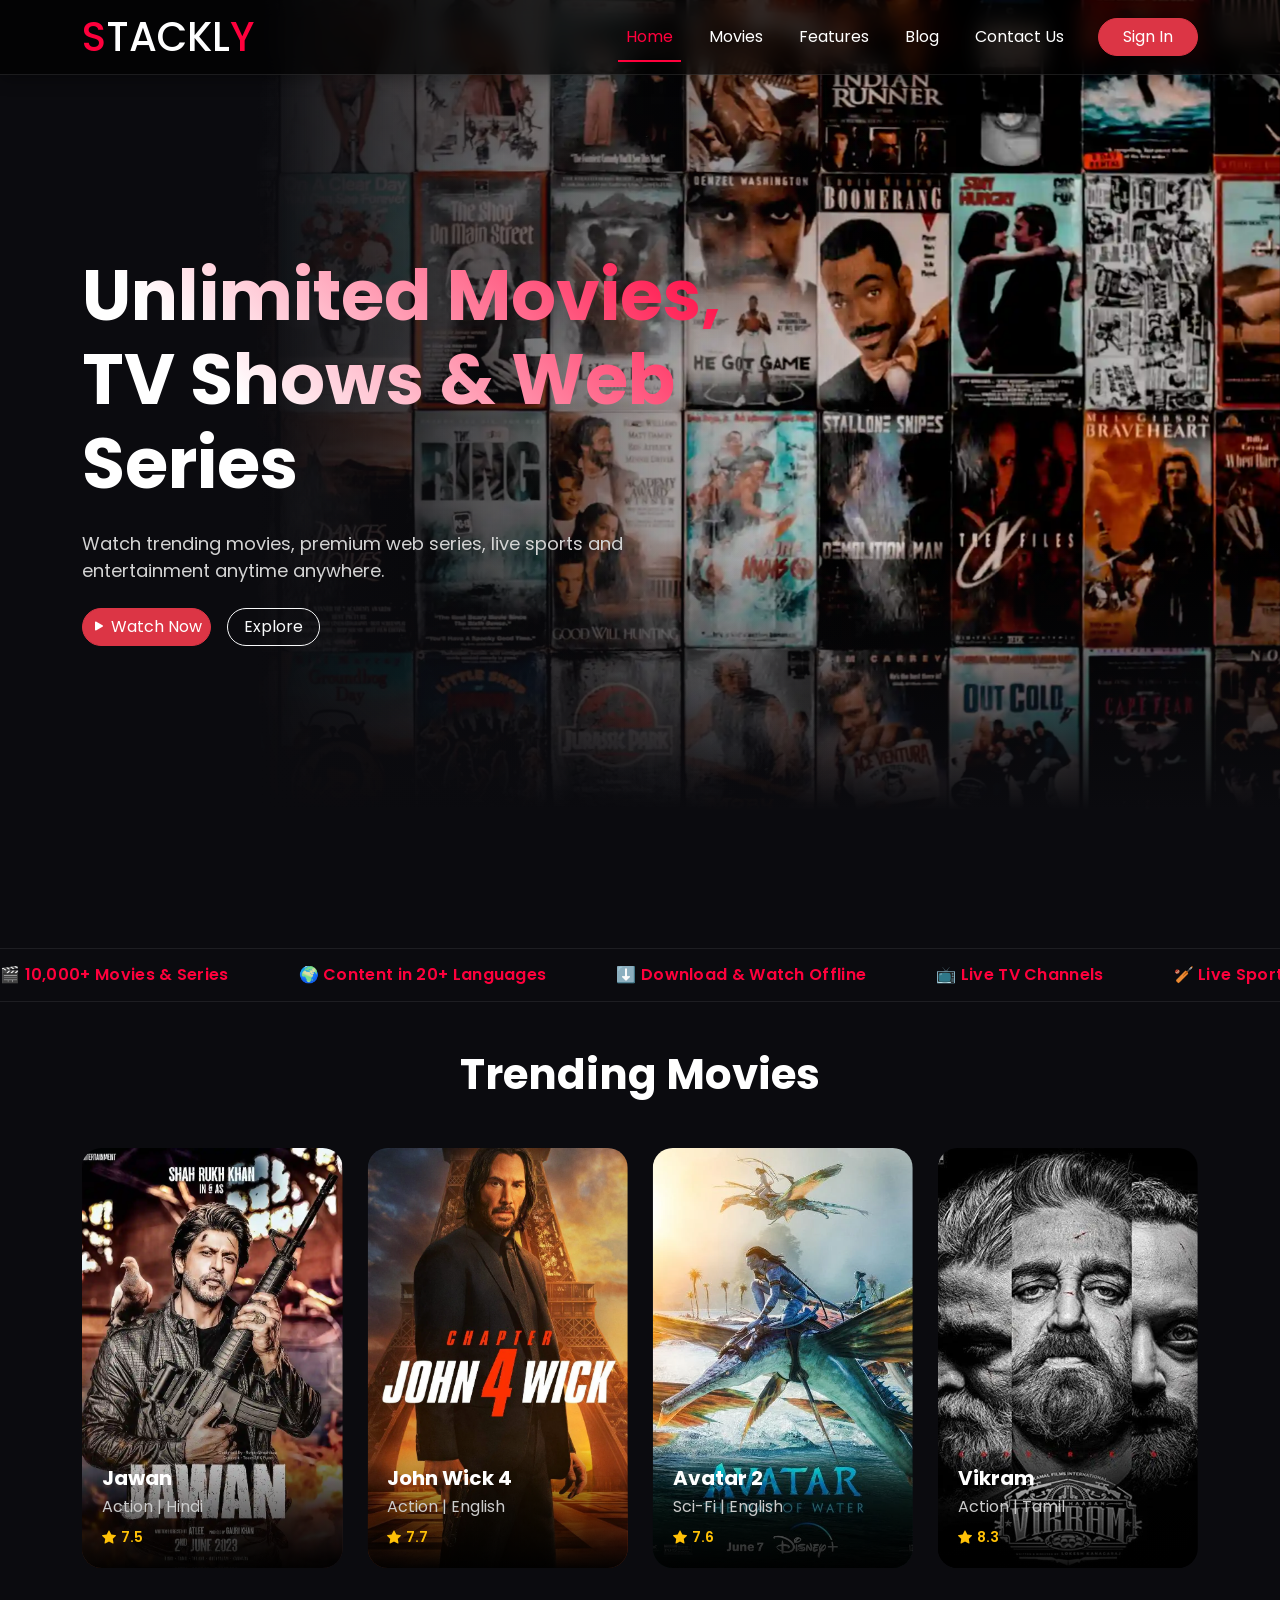
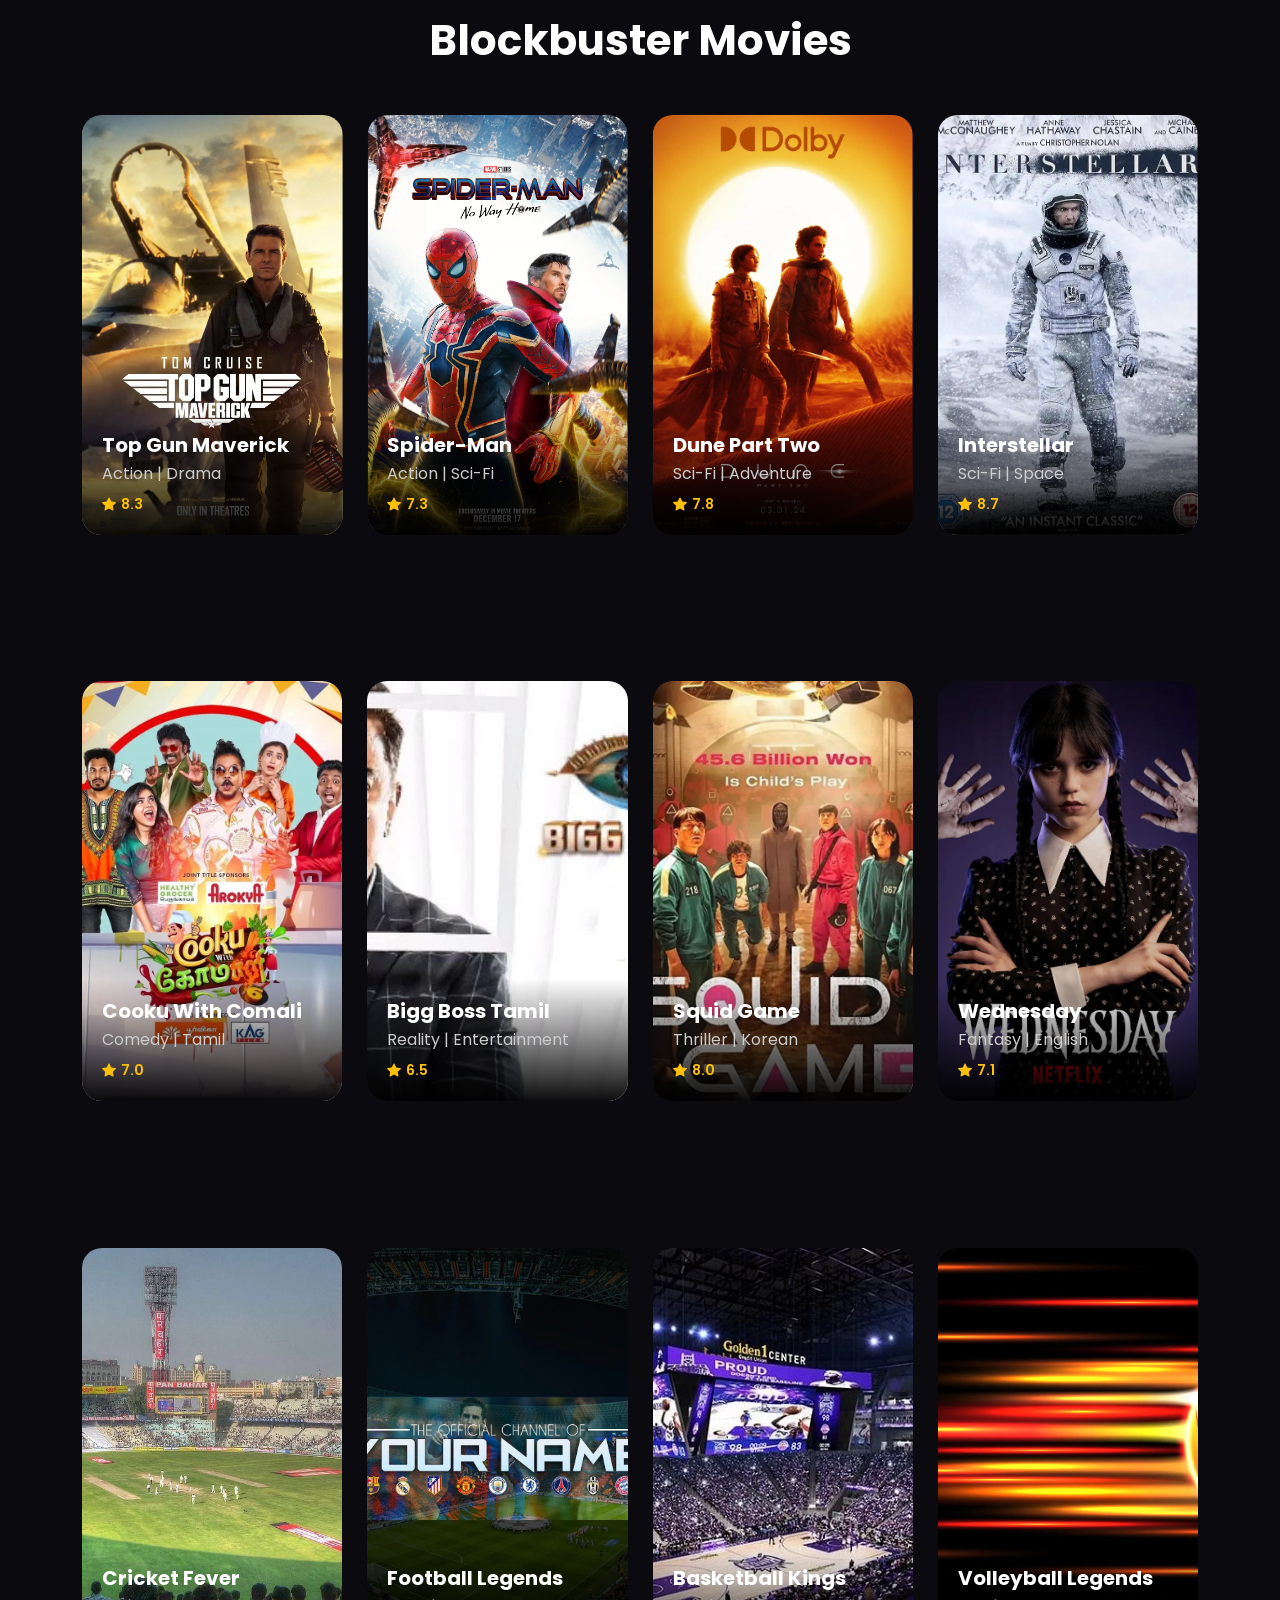
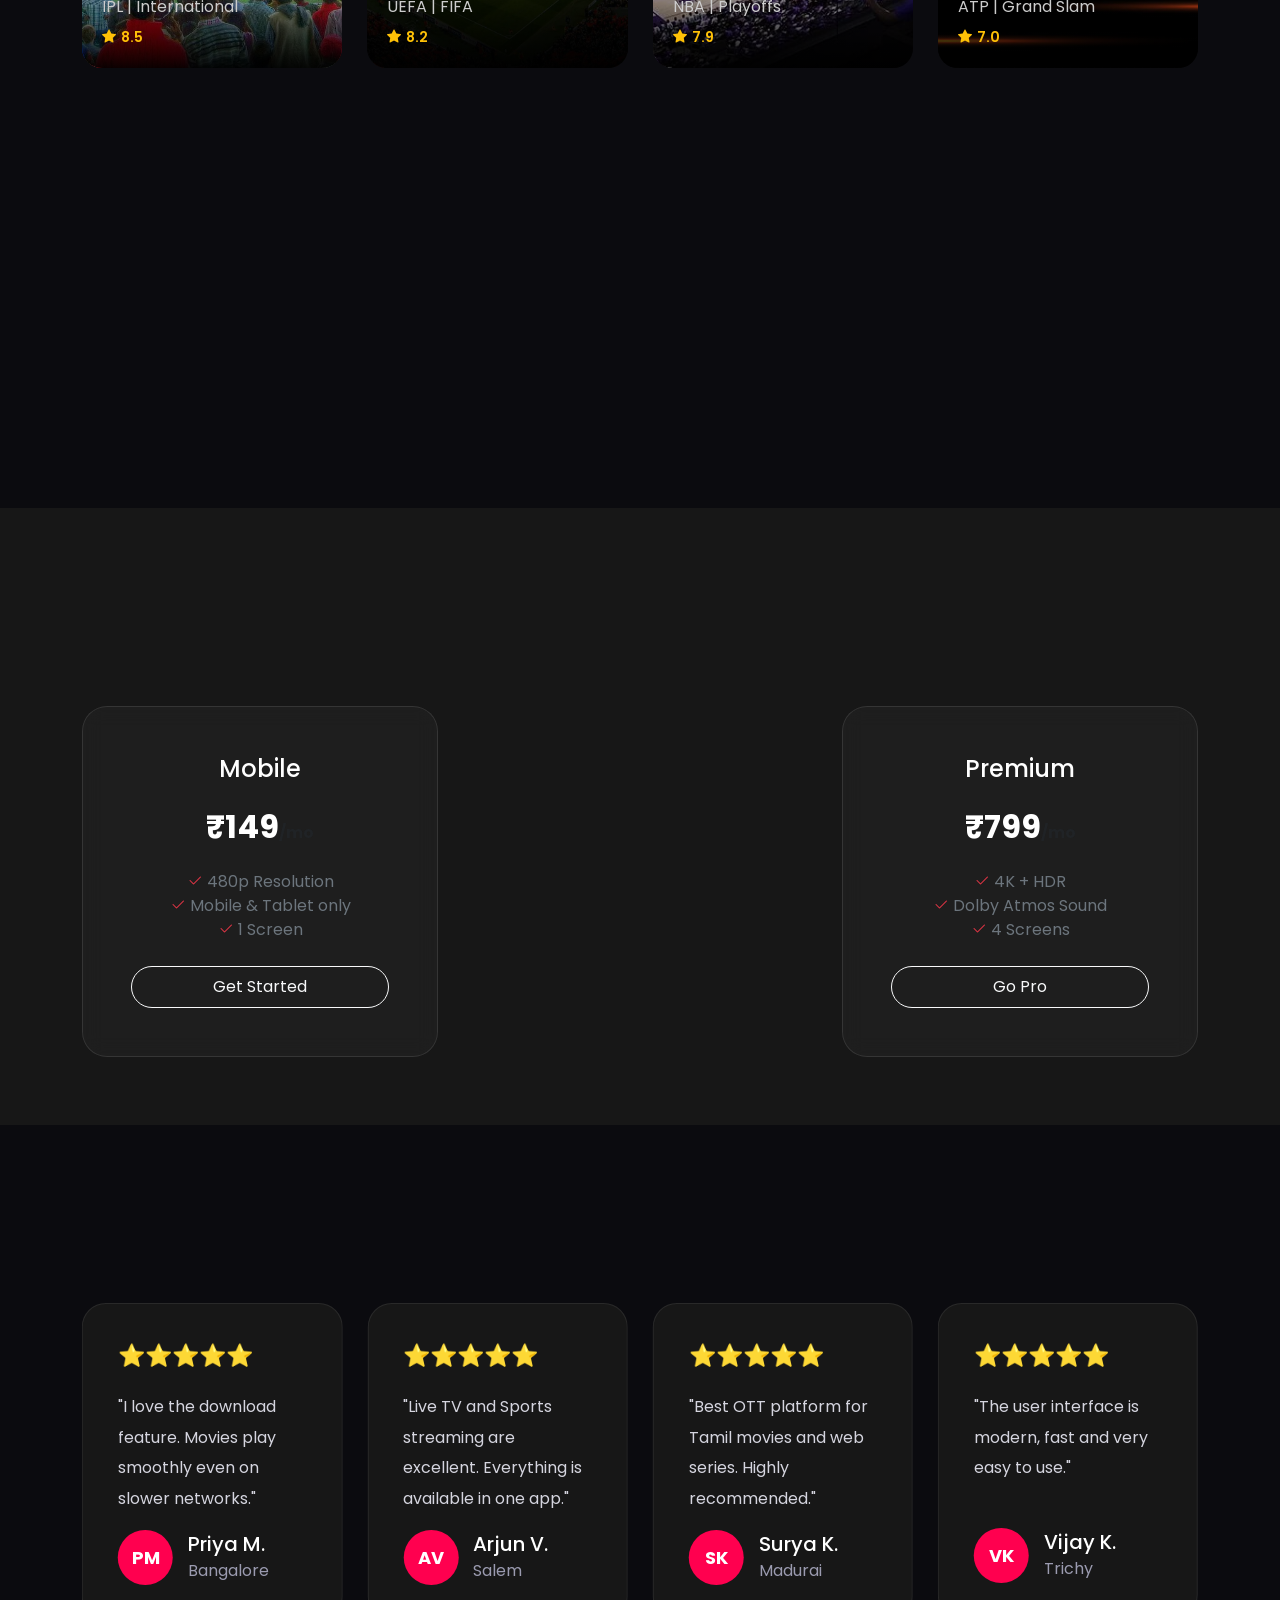
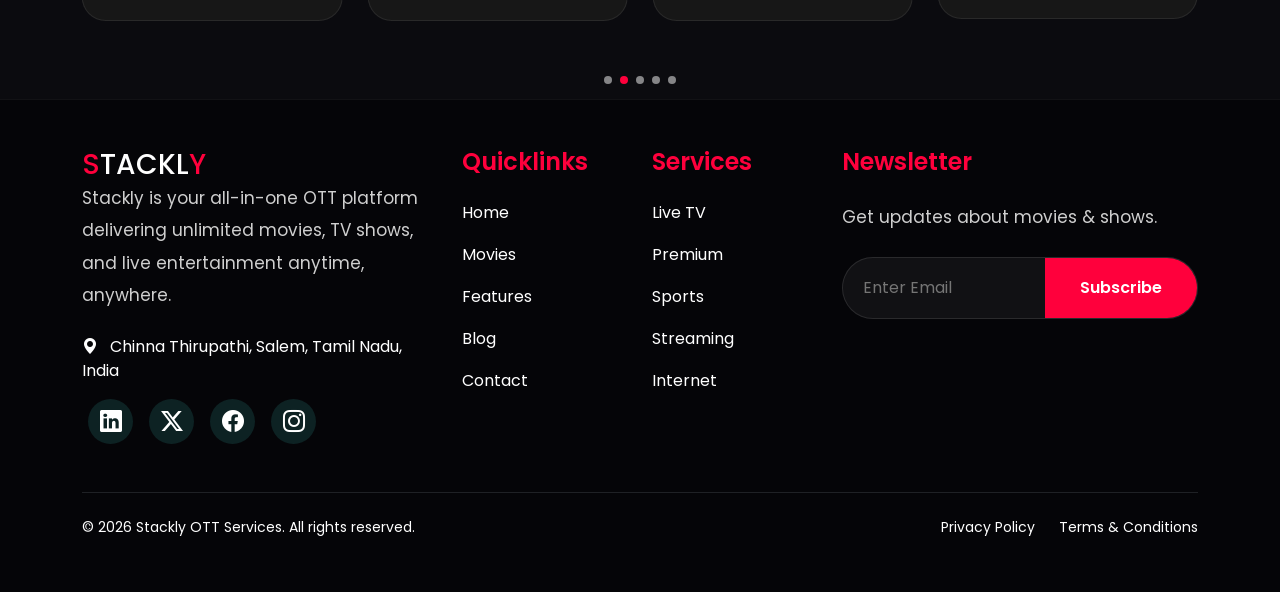
==== commit 0487c4cf: "imdb rate changes" ====
--- a/index.html
+++ b/index.html
@@ -161,6 +161,10 @@
 
                                 <p>Action | Tamil</p>
 
+                                <div class="imdb-rating">
+                                    <i class="bi bi-star-fill"></i> 8.0
+                                </div>
+
                             </div>
 
                         </div>
@@ -196,6 +200,10 @@
 
                                 <p>Action | Hindi</p>
 
+                                <div class="imdb-rating">
+                                    <i class="bi bi-star-fill"></i> 7.5
+                                </div>
+
                             </div>
 
                         </div>
@@ -231,6 +239,10 @@
 
                                 <p>Action | English</p>
 
+                                <div class="imdb-rating">
+                                    <i class="bi bi-star-fill"></i> 7.7
+                                </div>
+
                             </div>
 
                         </div>
@@ -266,6 +278,10 @@
 
                                 <p>Sci-Fi | English</p>
 
+                                <div class="imdb-rating">
+                                    <i class="bi bi-star-fill"></i> 7.6
+                                </div>
+
                             </div>
 
                         </div>
@@ -301,6 +317,10 @@
 
                                 <p>Action | Tamil</p>
 
+                                <div class="imdb-rating">
+                                    <i class="bi bi-star-fill"></i> 8.3
+                                </div>
+
                             </div>
 
                         </div>
@@ -335,6 +355,10 @@
                                 <h5>Pushpa</h5>
 
                                 <p>Action | Telugu</p>
+
+                                <div class="imdb-rating">
+                                    <i class="bi bi-star-fill"></i> 7.6
+                                </div>
 
                             </div>
 
@@ -395,6 +419,10 @@
 
                                 <p>Sci-Fi | Adventure</p>
 
+                                <div class="imdb-rating">
+                                    <i class="bi bi-star-fill"></i> 7.6
+                                </div>
+
                             </div>
 
                         </div>
@@ -430,6 +458,10 @@
 
                                 <p>Action | Drama</p>
 
+                                <div class="imdb-rating">
+                                    <i class="bi bi-star-fill"></i> 8.3
+                                </div>
+
                             </div>
 
                         </div>
@@ -465,6 +497,10 @@
 
                                 <p>Action | Sci-Fi</p>
 
+                                <div class="imdb-rating">
+                                    <i class="bi bi-star-fill"></i> 7.3
+                                </div>
+
                             </div>
 
                         </div>
@@ -500,6 +536,10 @@
 
                                 <p>Sci-Fi | Adventure</p>
 
+                                <div class="imdb-rating">
+                                    <i class="bi bi-star-fill"></i> 7.8
+                                </div>
+
                             </div>
 
                         </div>
@@ -535,6 +575,10 @@
 
                                 <p>Sci-Fi | Space</p>
 
+                                <div class="imdb-rating">
+                                    <i class="bi bi-star-fill"></i> 8.7
+                                </div>
+
                             </div>
 
                         </div>
@@ -569,6 +613,10 @@
                                 <h5>The Batman</h5>
 
                                 <p>Action | Crime</p>
+
+                                <div class="imdb-rating">
+                                    <i class="bi bi-star-fill"></i> 7.8
+                                </div>
 
                             </div>
 
@@ -629,6 +677,10 @@
 
                                 <p>Comedy | Tamil</p>
 
+                                <div class="imdb-rating">
+                                    <i class="bi bi-star-fill"></i> 7.0
+                                </div>
+
                             </div>
 
                         </div>
@@ -664,6 +716,10 @@
 
                                 <p>Reality | Entertainment</p>
 
+                                <div class="imdb-rating">
+                                    <i class="bi bi-star-fill"></i> 6.5
+                                </div>
+
                             </div>
 
                         </div>
@@ -699,6 +755,10 @@
 
                                 <p>Thriller | Korean</p>
 
+                                <div class="imdb-rating">
+                                    <i class="bi bi-star-fill"></i> 8.0
+                                </div>
+
                             </div>
 
                         </div>
@@ -733,6 +793,10 @@
                                 <h5>Wednesday</h5>
 
                                 <p>Fantasy | English</p>
+
+                                <div class="imdb-rating">
+                                    <i class="bi bi-star-fill"></i> 7.1
+                                </div>
 
                             </div>
 
@@ -793,6 +857,10 @@
 
                                 <p>IPL | International</p>
 
+                                <div class="imdb-rating">
+                                    <i class="bi bi-star-fill"></i> 8.5
+                                </div>
+
                             </div>
 
                         </div>
@@ -828,6 +896,10 @@
 
                                 <p>UEFA | FIFA</p>
 
+                                <div class="imdb-rating">
+                                    <i class="bi bi-star-fill"></i> 8.2
+                                </div>
+
                             </div>
 
                         </div>
@@ -863,6 +935,10 @@
 
                                 <p>NBA | Playoffs</p>
 
+                                <div class="imdb-rating">
+                                    <i class="bi bi-star-fill"></i> 7.9
+                                </div>
+
                             </div>
 
                         </div>
@@ -897,6 +973,10 @@
                                 <h5>Volleyball Legends</h5>
 
                                 <p>ATP | Grand Slam</p>
+
+                                <div class="imdb-rating">
+                                    <i class="bi bi-star-fill"></i> 7.0
+                                </div>
 
                             </div>
 
--- a/assets/css/style.css
+++ b/assets/css/style.css
@@ -313,6 +313,16 @@
 .movie-content p {
     color: #ccc;
     margin-bottom: 0;
+}
+
+.imdb-rating {
+    color: #ffc107; /* IMDb yellow */
+    font-weight: 600;
+    font-size: 14px;
+    margin-top: 8px;
+    display: flex;
+    align-items: center;
+    gap: 5px;
 }
 
 /* Mobile */
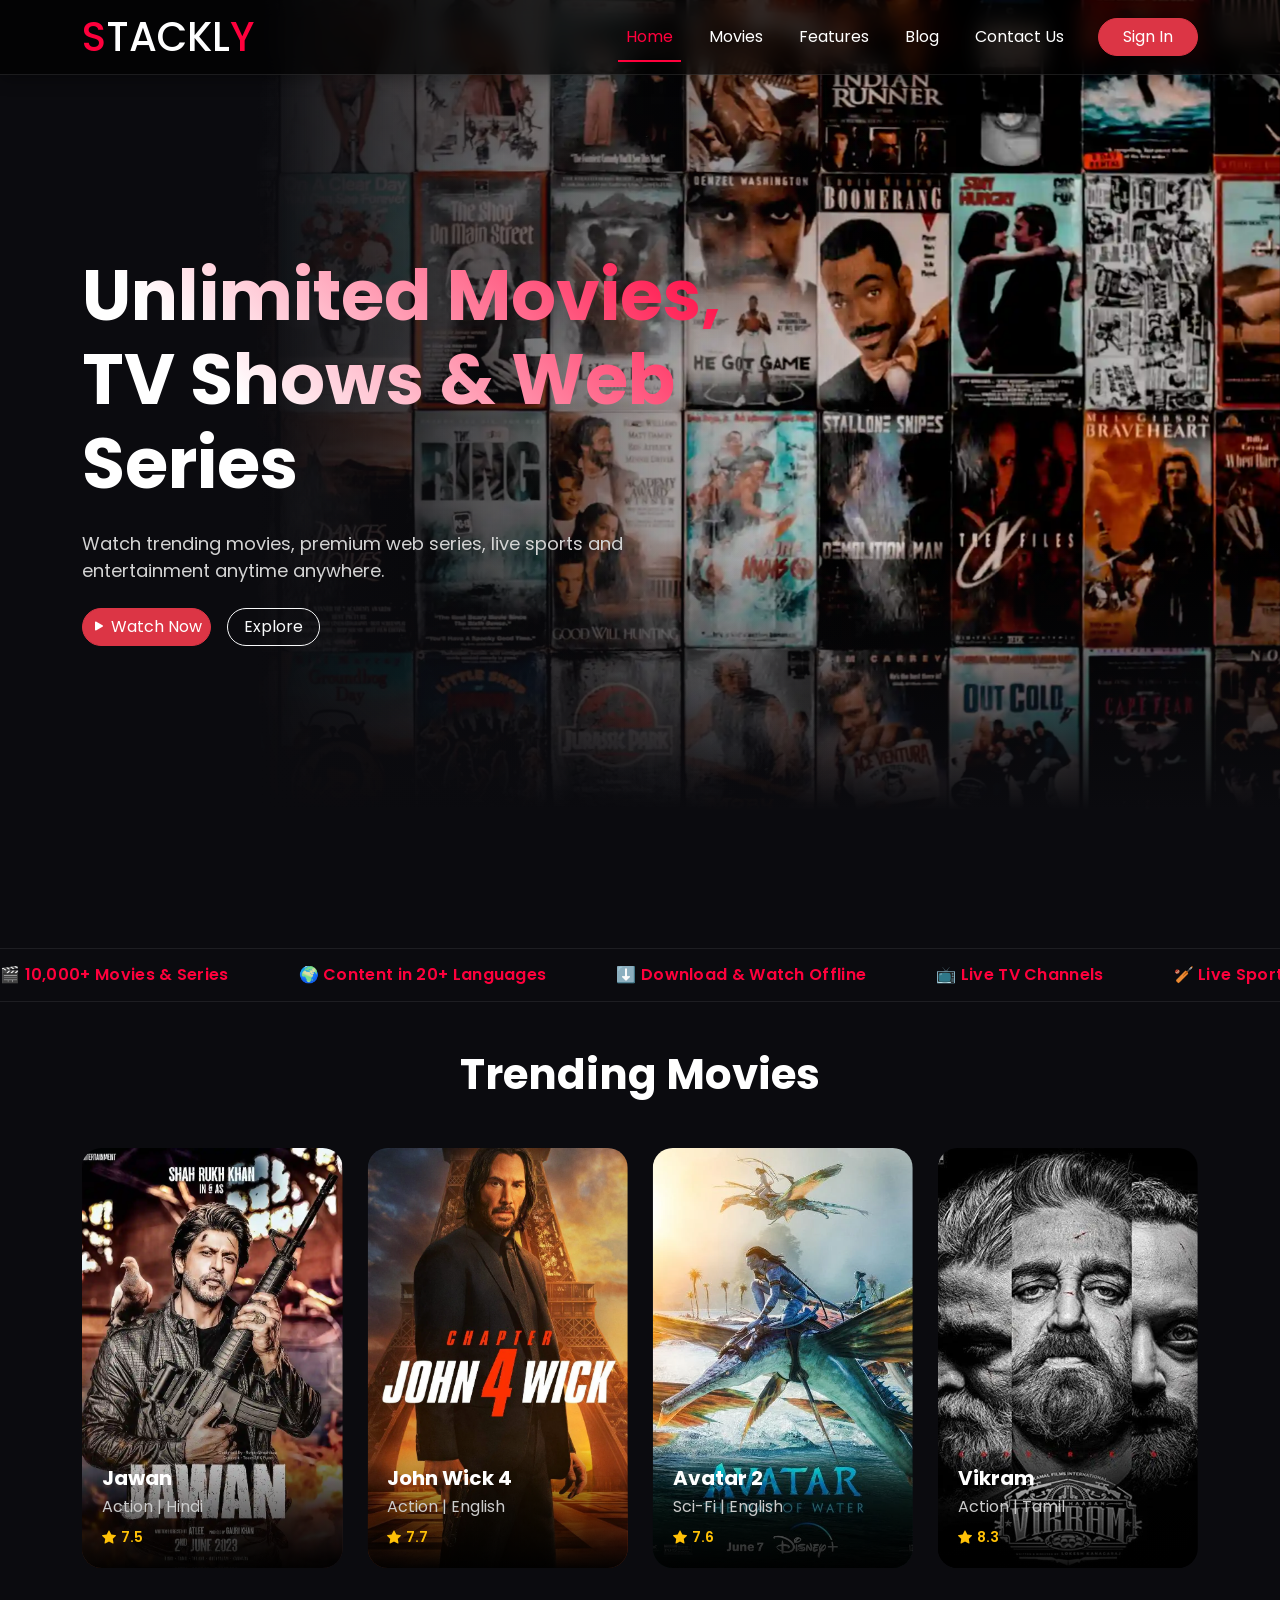
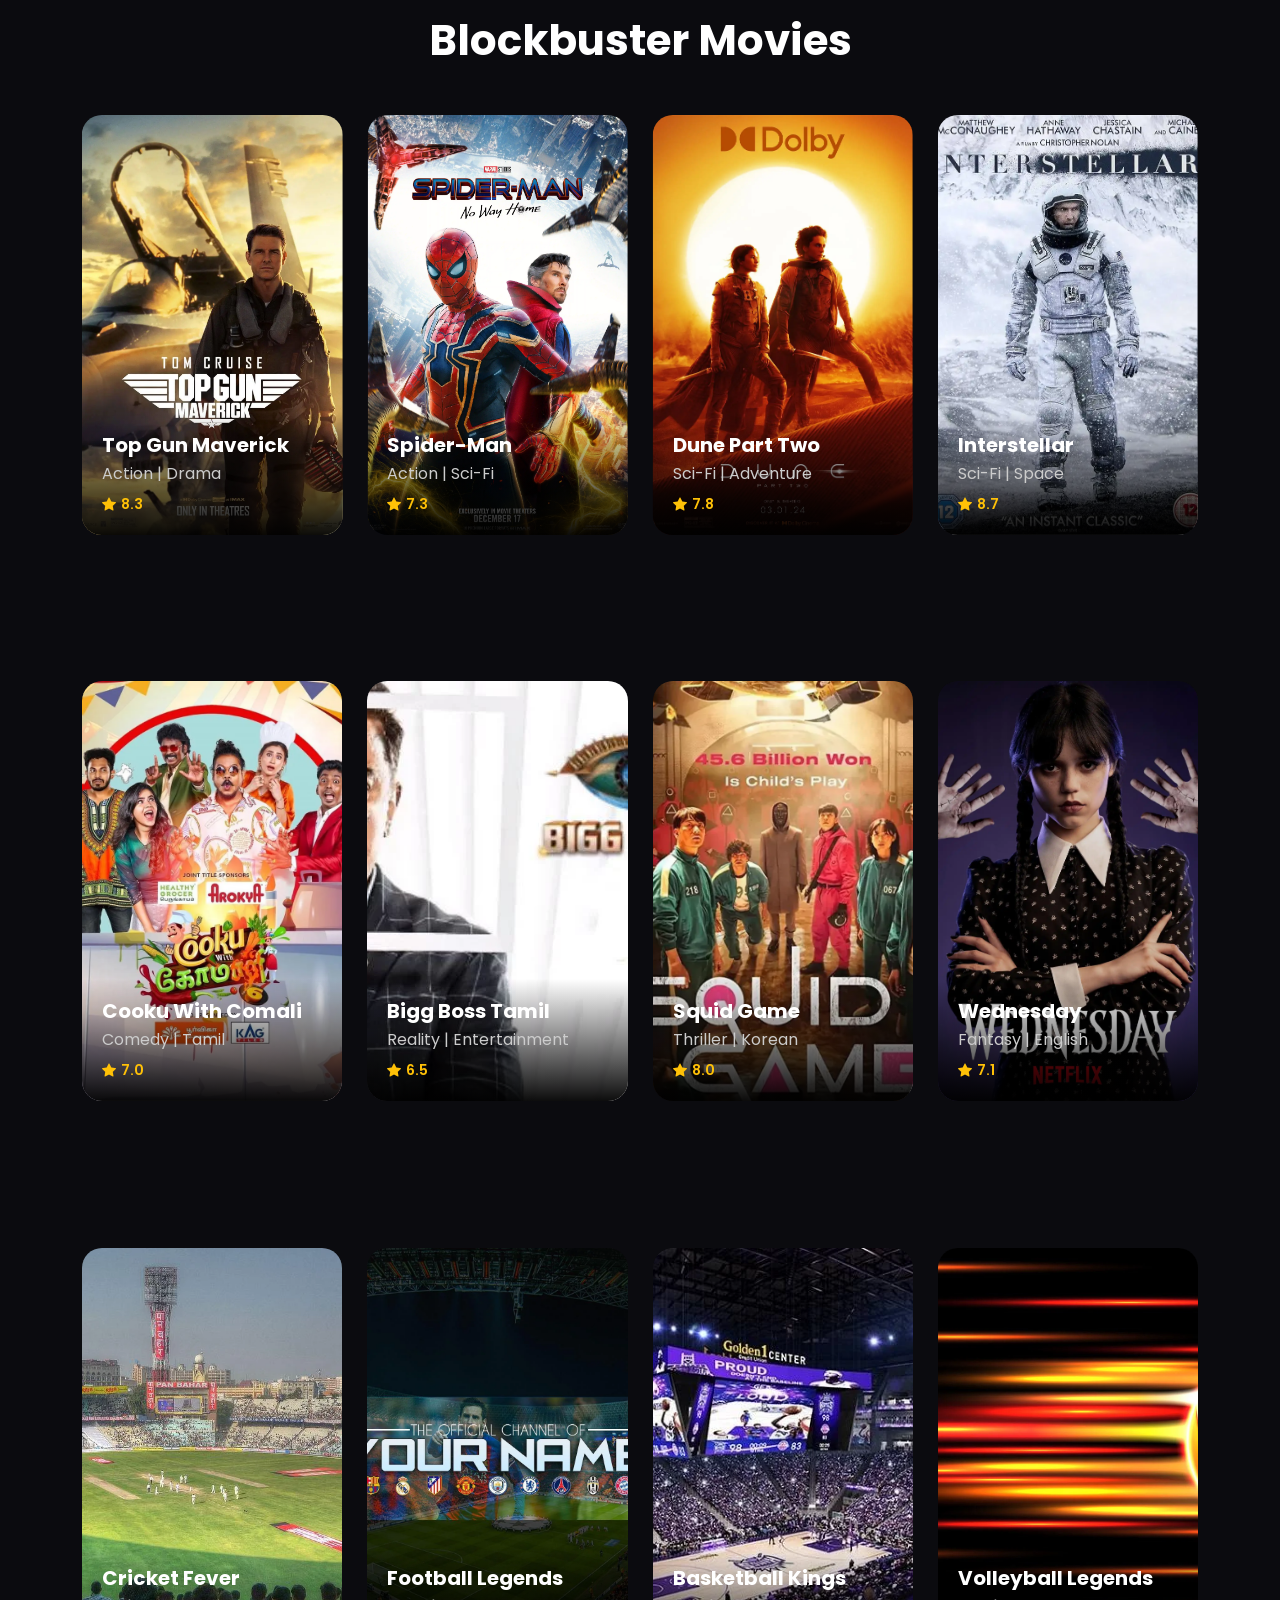
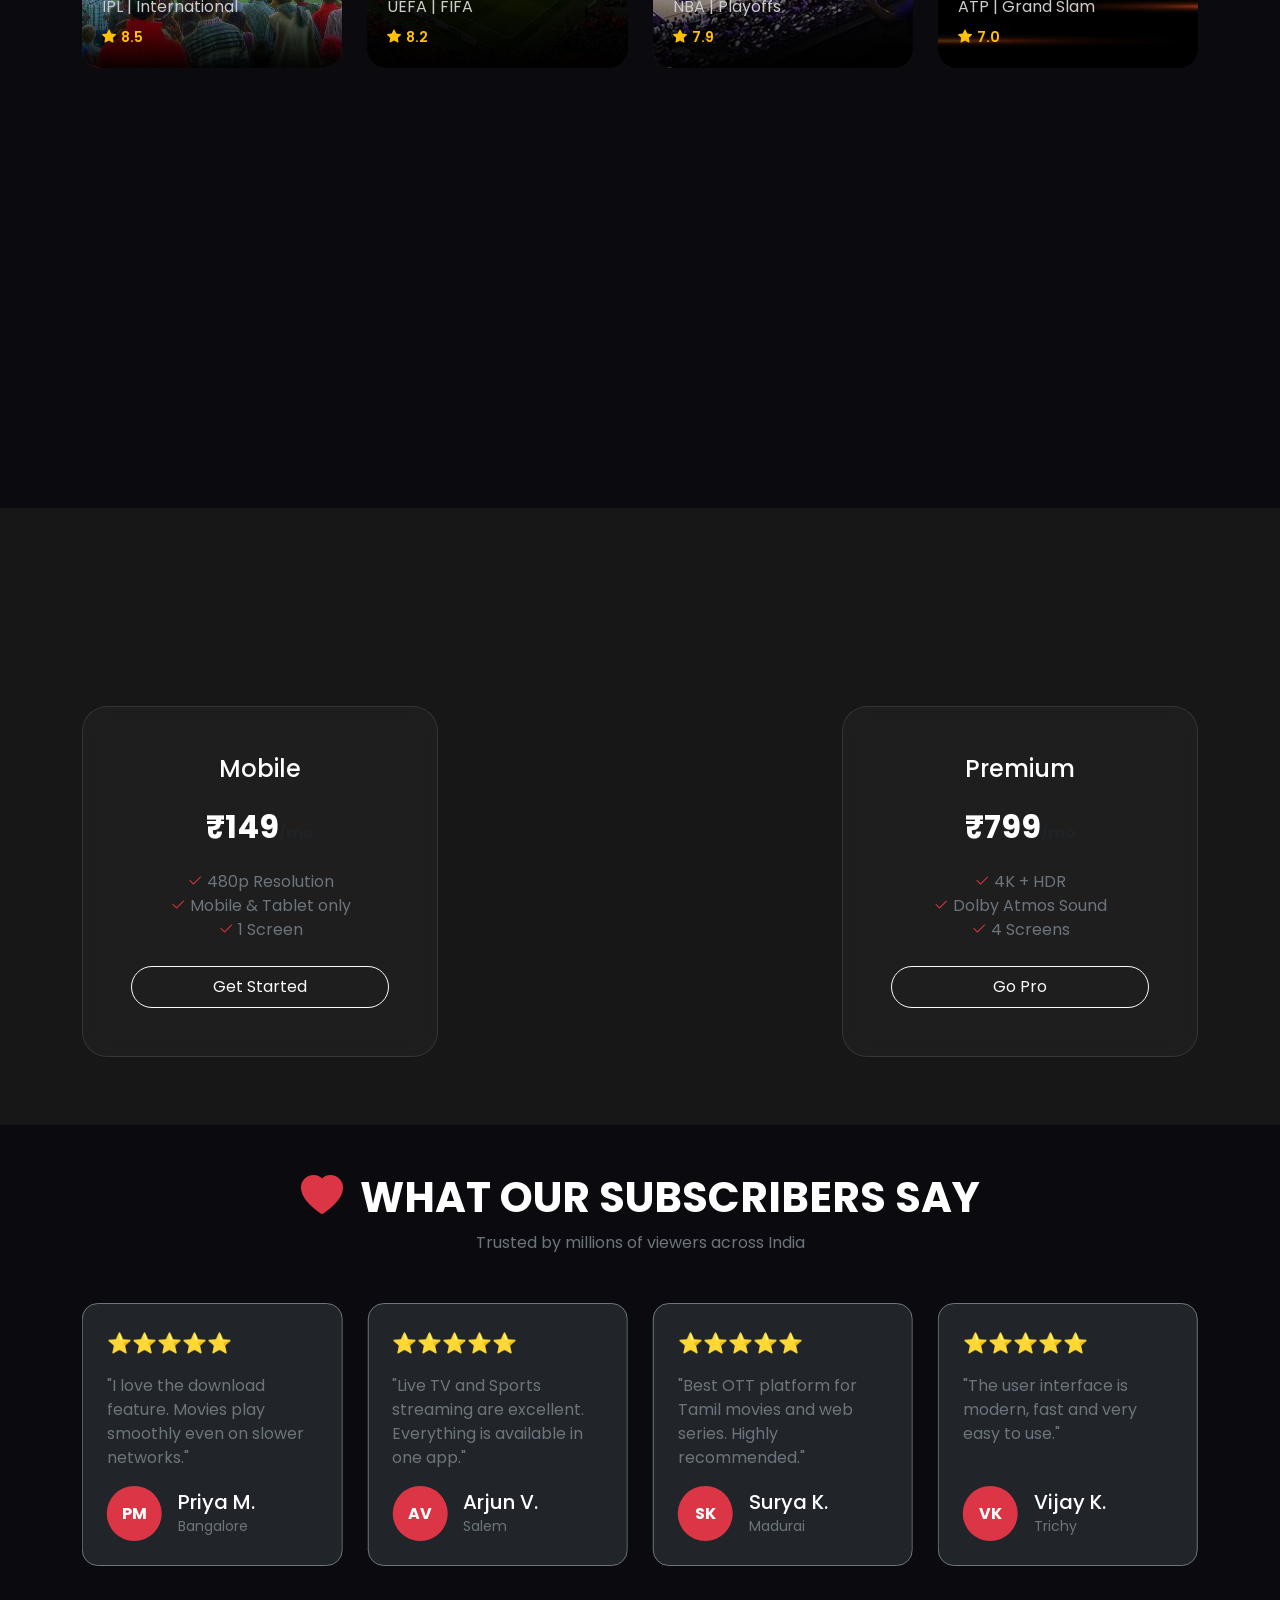
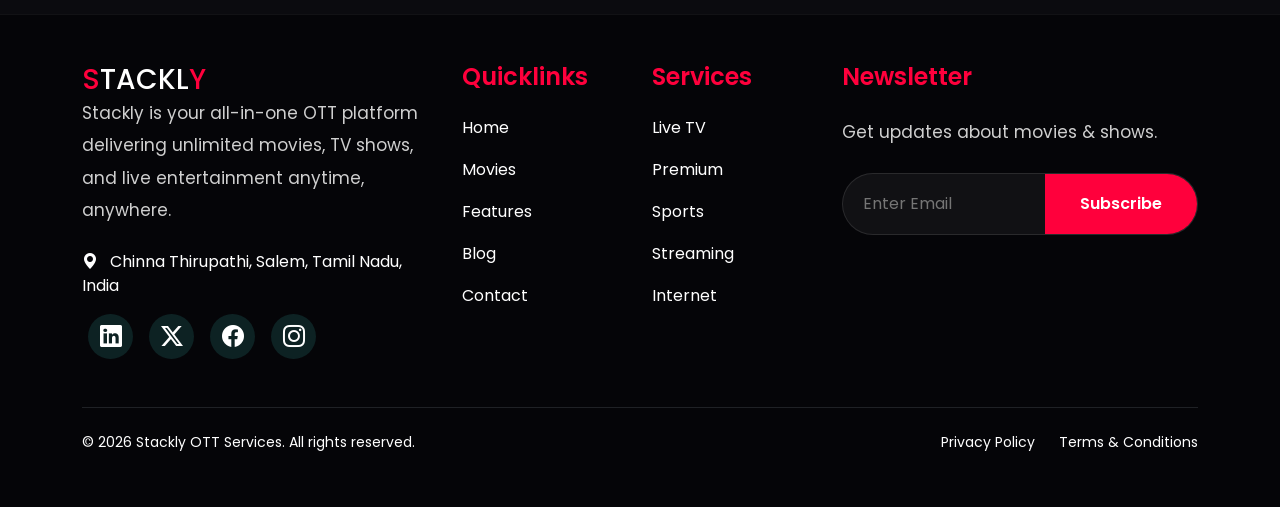
==== commit e0ebb622: "testimonial changes" ====
--- a/index.html
+++ b/index.html
@@ -1080,103 +1080,187 @@
     <!--TESTIMONIALS-->
 
     <section class="mt-5" id="testimonials">
-        <div class="container">
-            <div class="text-center mb-5" data-aos="fade-up">
-
-                <h2 class="section-title">
-                    <i class="bi bi-heart-fill me-2 text-danger"></i>
-                    WHAT OUR SUBSCRIBERS SAY
-                </h2>
-
-                <p class="text-secondary">
-                    Trusted by millions of viewers across India
-                </p>
+    <div class="container">
+
+        <div class="text-center mb-5">
+            <h2 class="section-title">
+                <i class="bi bi-heart-fill me-2 text-danger"></i>
+                WHAT OUR SUBSCRIBERS SAY
+            </h2>
+
+            <p class="text-secondary">
+                Trusted by millions of viewers across India
+            </p>
+        </div>
+
+        <div class="swiper testimonialSwiper pb-5">
+
+            <div class="swiper-wrapper">
+
+                <!-- User 1 -->
+                <div class="swiper-slide h-auto">
+                    <div class="card bg-dark border-secondary h-100 text-white rounded-4">
+                        <div class="card-body d-flex flex-column p-4">
+
+                            <div class="fs-5 mb-3">
+                                ⭐⭐⭐⭐⭐
+                            </div>
+
+                            <p class="text-secondary flex-grow-1">
+                                "Stackly OTT has completely replaced my cable subscription.
+                                The 4K quality is amazing."
+                            </p>
+
+                            <div class="d-flex align-items-center gap-3 mt-auto">
+
+                                <div class="rounded-circle bg-danger d-flex justify-content-center align-items-center fw-bold"
+                                    style="width:55px;height:55px;">
+                                    RK
+                                </div>
+
+                                <div>
+                                    <h5 class="mb-0 text-white">Ramesh K.</h5>
+                                    <small class="text-secondary">Chennai</small>
+                                </div>
+
+                            </div>
+
+                        </div>
+                    </div>
+                </div>
+
+                <!-- User 2 -->
+                <div class="swiper-slide h-auto">
+                    <div class="card bg-dark border-secondary h-100 text-white rounded-4">
+                        <div class="card-body d-flex flex-column p-4">
+
+                            <div class="fs-5 mb-3">
+                                ⭐⭐⭐⭐⭐
+                            </div>
+
+                            <p class="text-secondary flex-grow-1">
+                                "I love the download feature. Movies play smoothly even on slower networks."
+                            </p>
+
+                            <div class="d-flex align-items-center gap-3 mt-auto">
+
+                                <div class="rounded-circle bg-danger d-flex justify-content-center align-items-center fw-bold"
+                                    style="width:55px;height:55px;">
+                                    PM
+                                </div>
+
+                                <div>
+                                    <h5 class="mb-0 text-white">Priya M.</h5>
+                                    <small class="text-secondary">Bangalore</small>
+                                </div>
+
+                            </div>
+
+                        </div>
+                    </div>
+                </div>
+
+                <!-- User 3 -->
+                <div class="swiper-slide h-auto">
+                    <div class="card bg-dark border-secondary h-100 text-white rounded-4">
+                        <div class="card-body d-flex flex-column p-4">
+
+                            <div class="fs-5 mb-3">
+                                ⭐⭐⭐⭐⭐
+                            </div>
+
+                            <p class="text-secondary flex-grow-1">
+                                "Live TV and Sports streaming are excellent. Everything is available in one app."
+                            </p>
+
+                            <div class="d-flex align-items-center gap-3 mt-auto">
+
+                                <div class="rounded-circle bg-danger d-flex justify-content-center align-items-center fw-bold"
+                                    style="width:55px;height:55px;">
+                                    AV
+                                </div>
+
+                                <div>
+                                    <h5 class="mb-0 text-white">Arjun V.</h5>
+                                    <small class="text-secondary">Salem</small>
+                                </div>
+
+                            </div>
+
+                        </div>
+                    </div>
+                </div>
+
+                <!-- User 4 -->
+                <div class="swiper-slide h-auto">
+                    <div class="card bg-dark border-secondary h-100 text-white rounded-4">
+                        <div class="card-body d-flex flex-column p-4">
+
+                            <div class="fs-5 mb-3">
+                                ⭐⭐⭐⭐⭐
+                            </div>
+
+                            <p class="text-secondary flex-grow-1">
+                                "Best OTT platform for Tamil movies and web series. Highly recommended."
+                            </p>
+
+                            <div class="d-flex align-items-center gap-3 mt-auto">
+
+                                <div class="rounded-circle bg-danger d-flex justify-content-center align-items-center fw-bold"
+                                    style="width:55px;height:55px;">
+                                    SK
+                                </div>
+
+                                <div>
+                                    <h5 class="mb-0 text-white">Surya K.</h5>
+                                    <small class="text-secondary">Madurai</small>
+                                </div>
+
+                            </div>
+
+                        </div>
+                    </div>
+                </div>
+
+                <!-- User 5 -->
+                <div class="swiper-slide h-auto">
+                    <div class="card bg-dark border-secondary h-100 text-white rounded-4">
+                        <div class="card-body d-flex flex-column p-4">
+
+                            <div class="fs-5 mb-3">
+                                ⭐⭐⭐⭐⭐
+                            </div>
+
+                            <p class="text-secondary flex-grow-1">
+                                "The user interface is modern, fast and very easy to use."
+                            </p>
+
+                            <div class="d-flex align-items-center gap-3 mt-auto">
+
+                                <div class="rounded-circle bg-danger d-flex justify-content-center align-items-center fw-bold"
+                                    style="width:55px;height:55px;">
+                                    VK
+                                </div>
+
+                                <div>
+                                    <h5 class="mb-0 text-white">Vijay K.</h5>
+                                    <small class="text-secondary">Trichy</small>
+                                </div>
+
+                            </div>
+
+                        </div>
+                    </div>
+                </div>
 
             </div>
 
-            <!-- Swiper for Testimonials -->
-            <div class="swiper testimonialSwiper pb-5">
-                <div class="swiper-wrapper">
-
-                    <!-- User 1 -->
-                    <div class="swiper-slide">
-                        <div class="testimonial-card">
-                            <div class="stars">⭐⭐⭐⭐⭐</div>
-                            <p>"Stackly OTT has completely replaced my cable subscription. The 4K quality is amazing."
-                            </p>
-                            <div class="user-info">
-                                <div class="avatar">RK</div>
-                                <div>
-                                    <h5>Ramesh K.</h5><span>Chennai</span>
-                                </div>
-                            </div>
-                        </div>
-                    </div>
-
-                    <!-- User 2 -->
-                    <div class="swiper-slide">
-                        <div class="testimonial-card">
-                            <div class="stars">⭐⭐⭐⭐⭐</div>
-                            <p>"I love the download feature. Movies play smoothly even on slower networks."</p>
-                            <div class="user-info">
-                                <div class="avatar">PM</div>
-                                <div>
-                                    <h5>Priya M.</h5><span>Bangalore</span>
-                                </div>
-                            </div>
-                        </div>
-                    </div>
-
-                    <!-- User 3 -->
-                    <div class="swiper-slide">
-                        <div class="testimonial-card">
-                            <div class="stars">⭐⭐⭐⭐⭐</div>
-                            <p>"Live TV and Sports streaming are excellent. Everything is available in one app."</p>
-                            <div class="user-info">
-                                <div class="avatar">AV</div>
-                                <div>
-                                    <h5>Arjun V.</h5><span>Salem</span>
-                                </div>
-                            </div>
-                        </div>
-                    </div>
-
-                    <!-- User 4 -->
-                    <div class="swiper-slide">
-                        <div class="testimonial-card">
-                            <div class="stars">⭐⭐⭐⭐⭐</div>
-                            <p>"Best OTT platform for Tamil movies and web series. Highly recommended."</p>
-                            <div class="user-info">
-                                <div class="avatar">SK</div>
-                                <div>
-                                    <h5>Surya K.</h5><span>Madurai</span>
-                                </div>
-                            </div>
-                        </div>
-                    </div>
-
-                    <!-- User 5 -->
-                    <div class="swiper-slide">
-                        <div class="testimonial-card">
-                            <div class="stars">⭐⭐⭐⭐⭐</div>
-                            <p>"The user interface is modern, fast and very easy to use."</p>
-                            <div class="user-info">
-                                <div class="avatar">VK</div>
-                                <div>
-                                    <h5>Vijay K.</h5><span>Trichy</span>
-                                </div>
-                            </div>
-                        </div>
-                    </div>
-
-                </div>
-                <!-- Pagination -->
-                <div class="swiper-pagination"></div>
-            </div>
+            <div class="swiper-pagination mt-4"></div>
 
         </div>
 
-    </section>
+    </div>
+</section>
 
 
 
--- a/assets/css/style.css
+++ b/assets/css/style.css
@@ -1143,14 +1143,7 @@
 /* TESTIMONIALS */
 
 
-.testimonial-card{
-    background:#171717;
-    border:1px solid rgba(255,255,255,0.08);
-    border-radius:24px;
-    padding:35px;
-    height:100%;
-    transition:0.4s;
-}
+
 
 .swiper-pagination-bullet {
     background: rgba(255, 255, 255, 0.5);
@@ -1166,73 +1159,3 @@
     border-color: #ff003c;
 }
 
-.stars{
-    font-size:22px;
-    margin-bottom:20px;
-}
-
-.testimonial-card p{
-    color:#d5d5df;
-    line-height:1.9;
-    min-height:120px;
-}
-
-.user-info{
-    display:flex;
-    align-items:center;
-    gap:15px;
-}
-
-.avatar{
-    width:55px;
-    height:55px;
-    border-radius:50%;
-    background:#ff004f;
-    color:white;
-    font-weight:700;
-    display:flex;
-    justify-content:center;
-    align-items:center;
-    font-size:18px;
-}
-
-.user-info h5{
-    color:white;
-    margin-bottom:3px;
-}
-
-.user-info span{
-    color:#9b9bb0;
-}
-
-.carousel-indicators{
-    margin-bottom:-40px;
-}
-
-@media(max-width:991px){
-
-    .testimonial-title{
-        font-size:2rem;
-    }
-
-    .testimonial-card{
-        padding:25px;
-    }
-
-}
-
-@media(max-width:768px){
-
-    .testimonial-title{
-        font-size:1.5rem;
-    }
-
-    .testimonial-card p{
-        min-height:auto;
-    }
-
-    .stars{
-        font-size:18px;
-    }
-
-}
